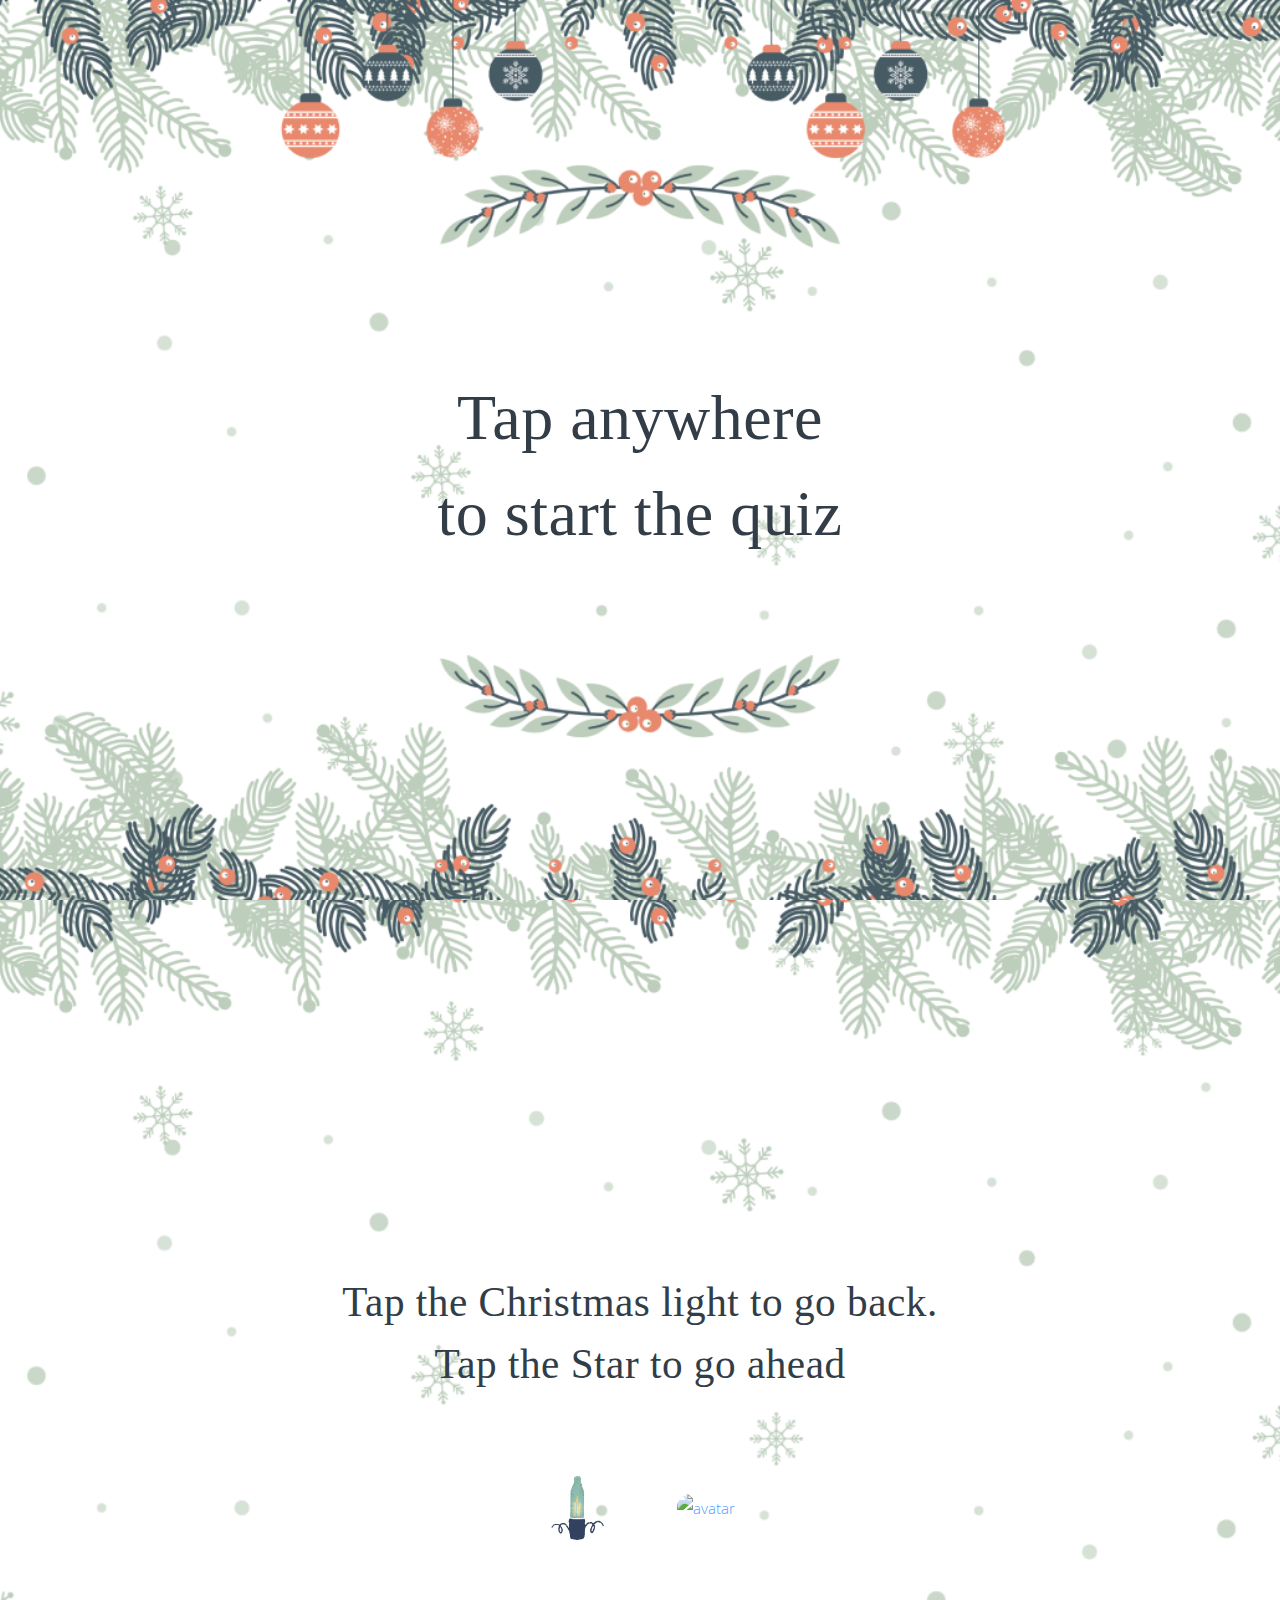
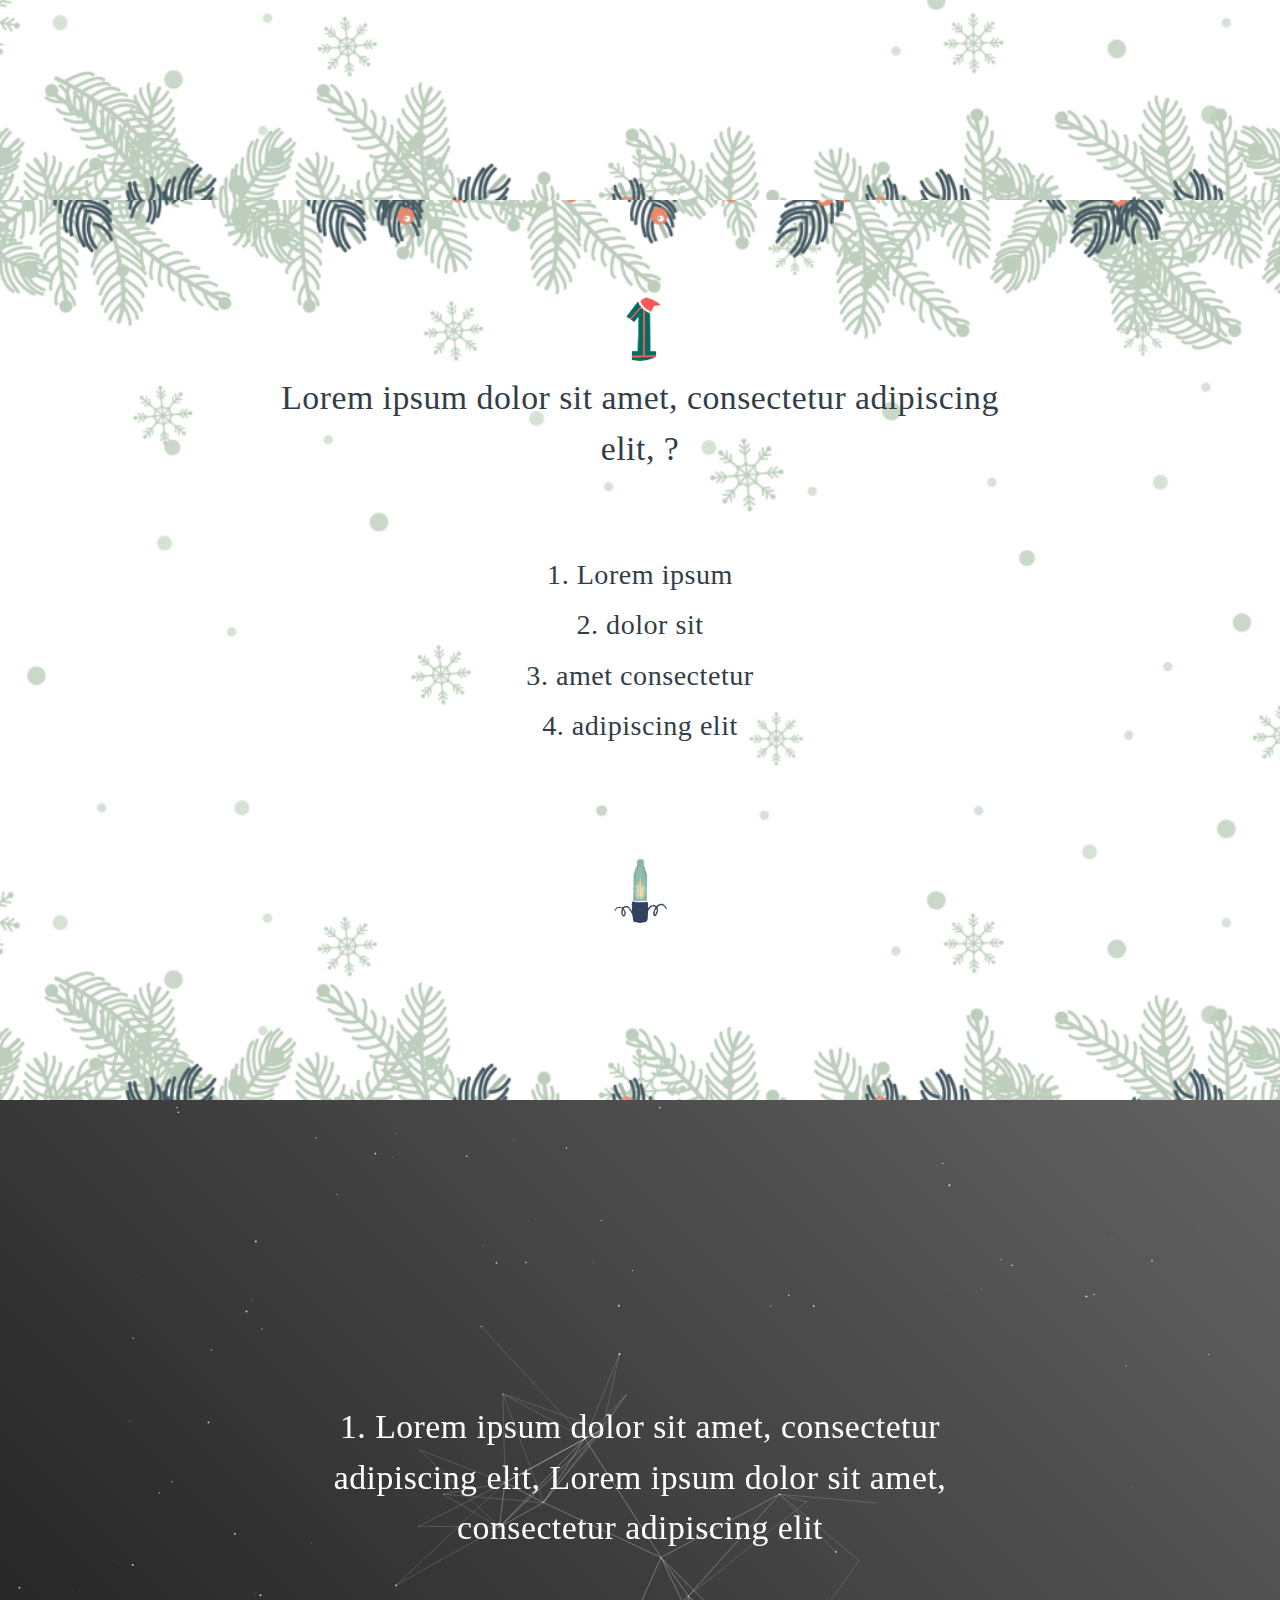
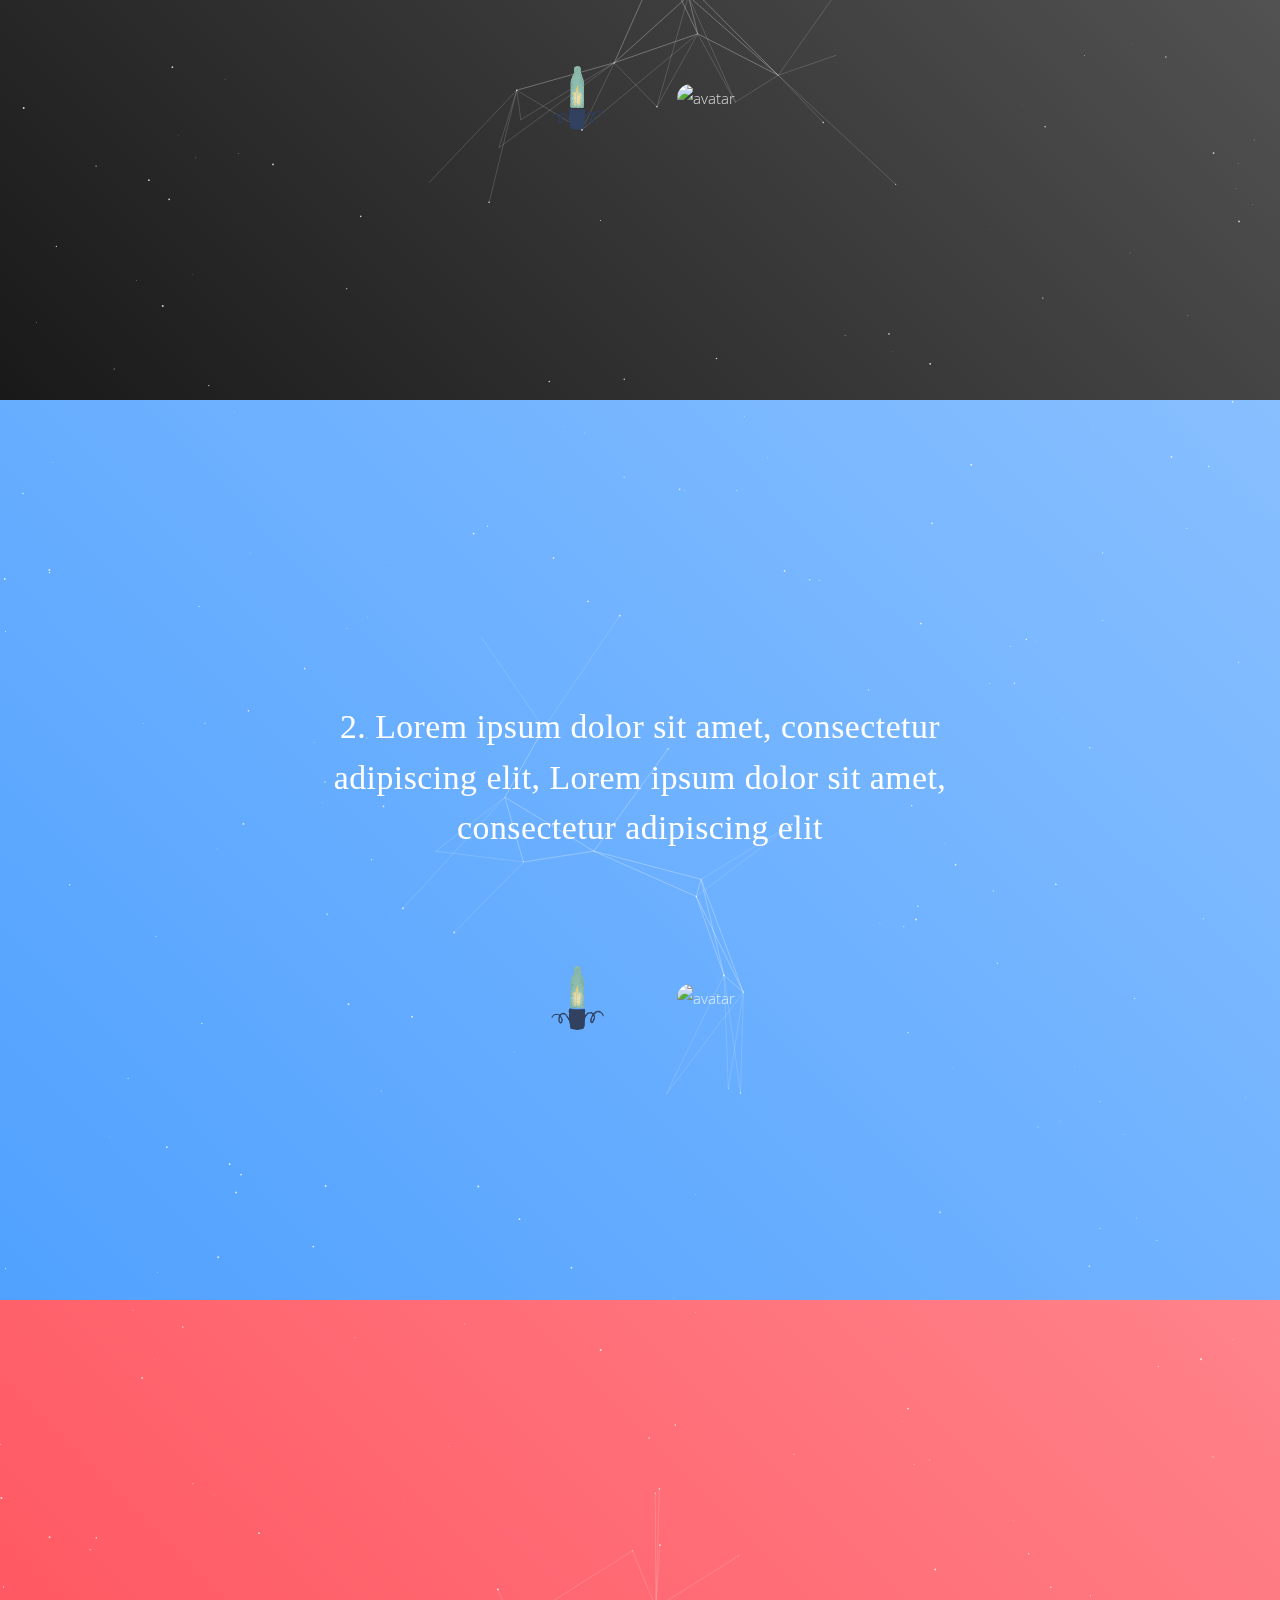
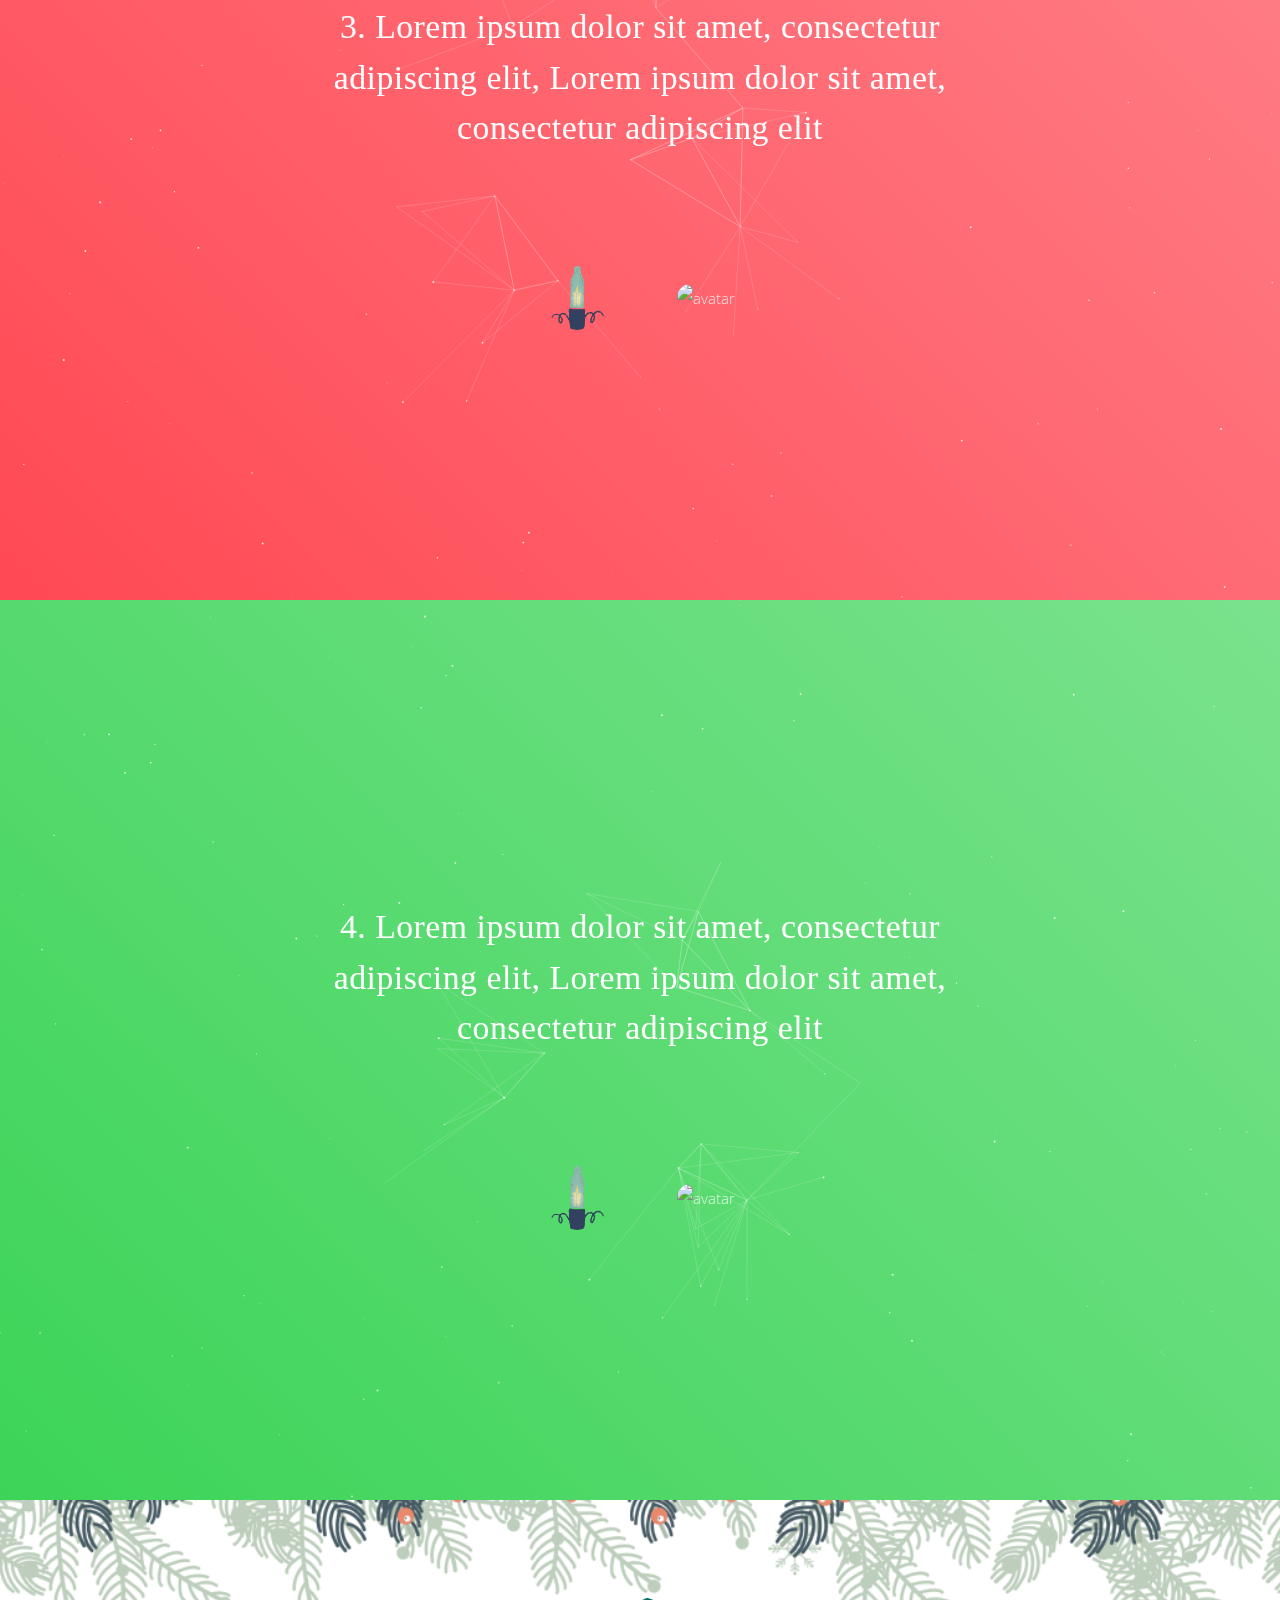
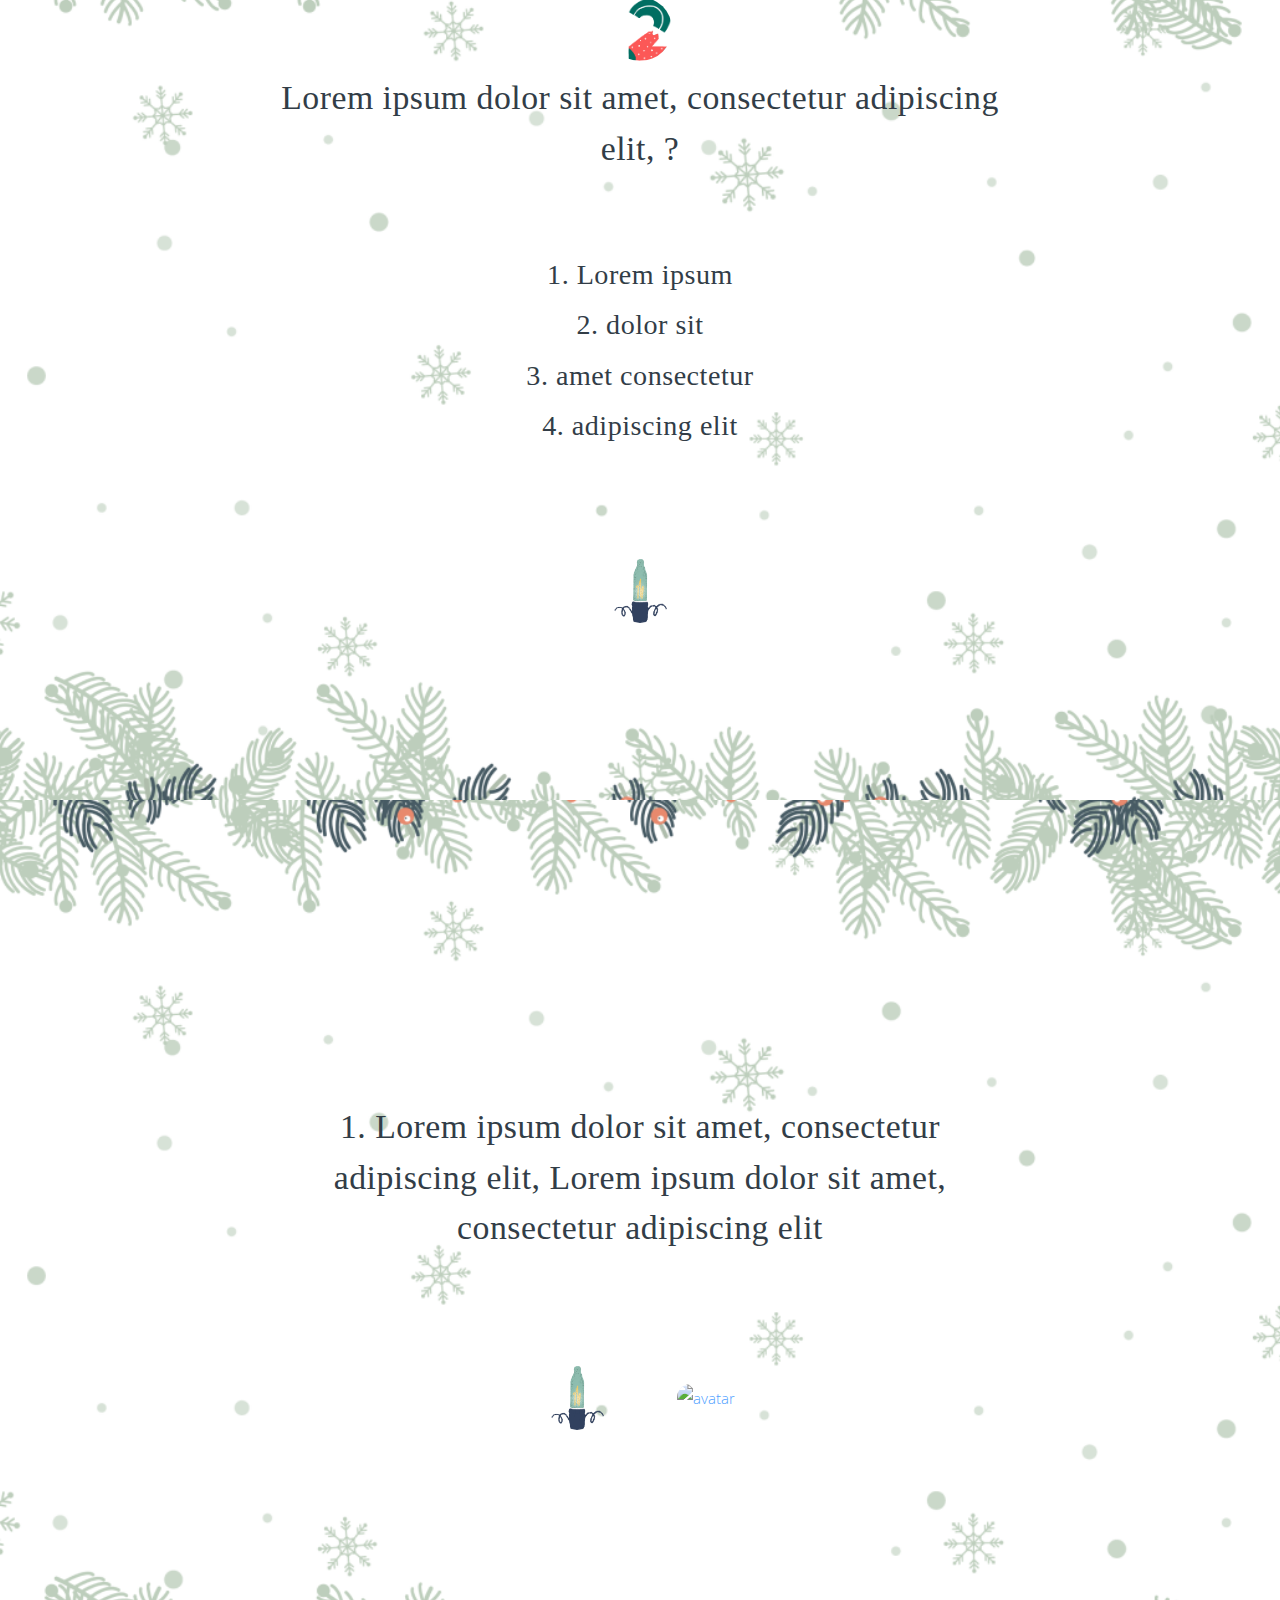
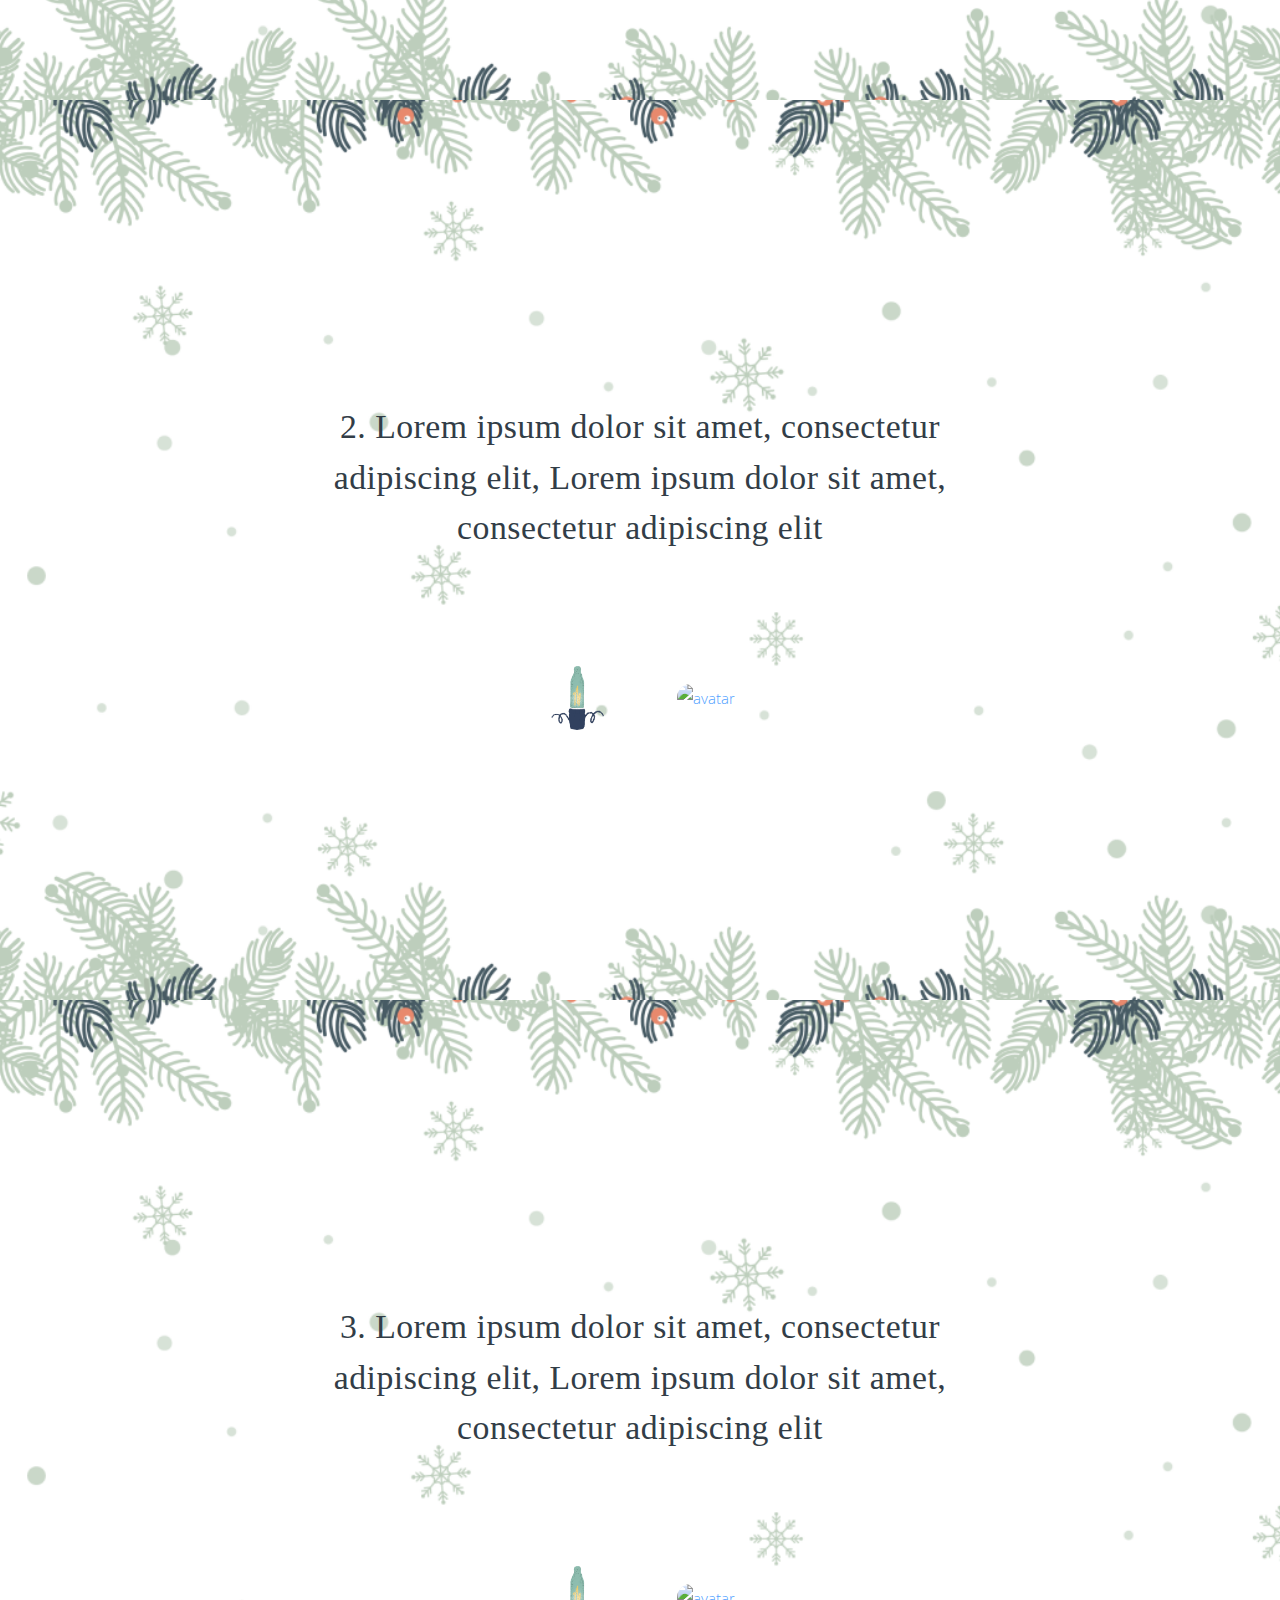
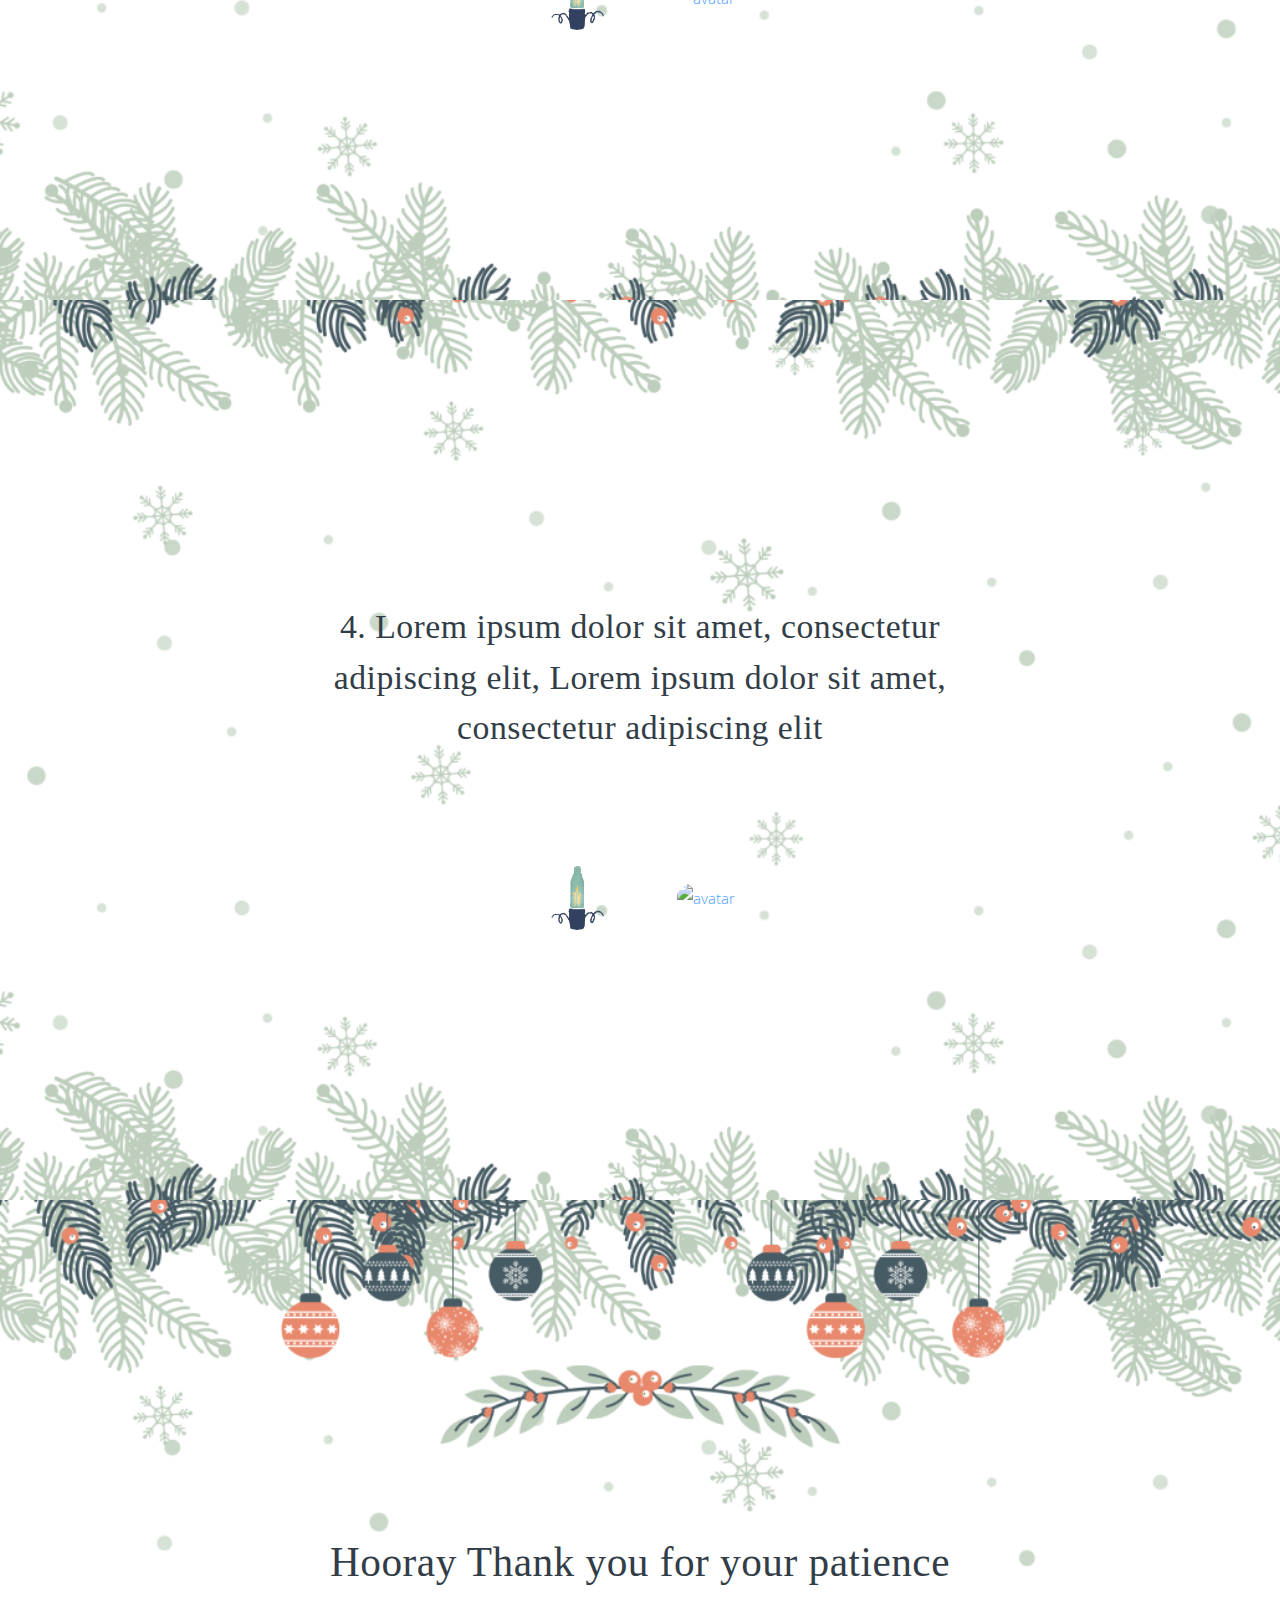
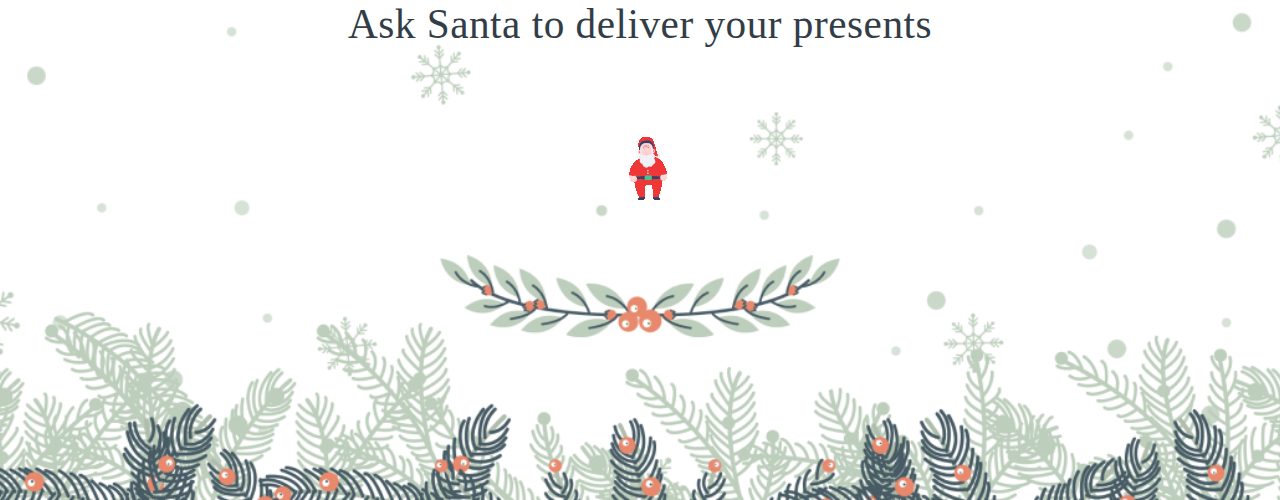
==== index.html @ 09aeba9e "new one all gone" ====
<!DOCTYPE html>
<html lang="en">
  <head>
    <meta charset="utf-8">
    <meta name="viewport" content="width=device-width, initial-scale=1, shrink-to-fit=no">
    <meta name="description" content="">
    <meta name="keywords" content="">

    <title>Christmas Quiz</title>

    <!-- Styles -->
    <link href="assets/css/page.min.css" rel="stylesheet">
    <link href="assets/css/style.css" rel="stylesheet">

    <!-- Fonts -->
    <link rel="preconnect" href="https://fonts.gstatic.com">
    <link href="https://fonts.googleapis.com/css2?family=Mountains+of+Christmas&display=swap" rel="stylesheet">

    <!-- Favicons -->
    <link rel="apple-touch-icon" href="assets/img/apple-touch-icon.png">
    <link rel="icon" href="assets/img/favicon.png">

    <!--  Open Graph Tags -->
    <meta property="og:title" content="TheSaaS">
    <meta property="og:description" content="A responsive, professional, and multipurpose SaaS, Software, Startup and WebApp landing template powered by Bootstrap 4.">
    <meta property="og:image" content="http://thetheme.io/thesaas/assets/img/og-img.jpg">
    <meta property="og:url" content="http://thetheme.io/thesaas/">
    <meta name="twitter:card" content="summary_large_image">
  </head>

  <body scroll="no" style="overflow: hidden">

    <!-- Header -->
    <a class="scroll-down-1 scroll-down-white" href="#section-content1">
    <header id="section-content0" class="header text-dark h-fullscreen pb-80" style="background-image: url(brochure_1.png); overflow: hidden;">
      <div class="container text-center">
        <div class="row h-100">
          <div class="col-lg-8 mx-auto align-self-center">
            <h1 class="def_font display-2 mt-9 mb-8">Tap anywhere <br/>to start the quiz</h1>
          </div>
        </div>
      </div>
    </header><!-- /.header -->
    </a>

    <!-- Header -->
    <header id="section-content1" class="header text-dark h-fullscreen pb-80" style="background-image: url(brochure_2.png); overflow: hidden;">
      <div class="container text-center">
        <div class="row h-100">
          <div class="col-lg-8 mx-auto align-self-center">
            <h1 class="def_font display-5 mt-9 mb-8">Tap the Christmas light to go back.<br/>
            Tap the Star to go ahead</h1>
            <div class="text-center gap-x">
              <a class="scroll-up-1 scroll-up-white" href="#section-content0">
              <img class="avatar avatar-xl" src="light.gif" alt="avatar"></a>
              <span>&nbsp;&nbsp;&nbsp;&nbsp;&nbsp;&nbsp;&nbsp;</span>
              <a class="scroll-up-1 scroll-up-white" href="#section-content2">
              <img class="avatar avatar-xl" src="star.gif" alt="avatar"></a>
            </div>
          </div>
        </div>
      </div>
    </header><!-- /.header -->

    <!-- Header -->
    <header id="section-content2" class="header text-dark h-fullscreen pb-80" style="background-image: url(brochure_2.png); overflow: hidden;">
      <div class="container text-center">
        <div class="row h-100">
          <div class="col-lg-8 mx-auto align-self-center">
            <div class="text-center gap-x"><img class="avatar avatar-xl" src="1.gif" alt="avatar"></div>
            <h2 class="def_font display-9 mt-3 mb-8">Lorem ipsum dolor sit amet, consectetur adipiscing elit, ?</h1>
            <a href="#section-content2-1"><h3 class="def_font display-9">1. Lorem ipsum</h1></a>
            <a href="#section-content2-2"><h3 class="def_font display-9">2. dolor sit</h1></a>
            <a href="#section-content2-3"><h3 class="def_font display-9">3. amet consectetur</h1></a>
            <a href="#section-content2-4"><h3 class="def_font display-9">4. adipiscing elit</h1></a>
            <div class="text-center gap-x mt-9 mb-8">
              <a class="scroll-up-1 scroll-up-white" href="#section-content1">
              <img class="avatar avatar-xl" src="light.gif" alt="avatar"></a>
            </div>
          </div>
        </div>
      </div>
    </header><!-- /.header -->

    <!-- Header -->
    <header id="section-content2-1" class="header bg-gradient-dark text-white h-fullscreen pb-80" style="overflow: hidden;">
      <canvas class="constellation"></canvas>
      <div class="container text-center">
        <div class="row h-100" >
          <div class="col-lg-8 mx-auto align-self-center">
            <h2 class="def_font display-9 mt-9 mb-8">1. Lorem ipsum dolor sit amet, consectetur adipiscing elit, Lorem ipsum dolor sit amet, consectetur adipiscing elit</h1>
            <div class="text-center gap-x mt-9 mb-8">
              <a class="scroll-up-1 scroll-up-white" href="#section-content2">
              <img class="avatar avatar-xl" src="light.gif" alt="avatar"></a>
              <span>&nbsp;&nbsp;&nbsp;&nbsp;&nbsp;&nbsp;&nbsp;</span>
              <a class="scroll-up-1 scroll-up-white" href="#section-content3">
              <img class="avatar avatar-xl" src="star.gif" alt="avatar"></a>
            </div>
          </div>
        </div>
      </div>
    </header><!-- /.header -->

    <!-- Header -->
    <header id="section-content2-2" class="header bg-gradient-primary text-white h-fullscreen pb-80" style="background-image: url(brochure_2.png); overflow: hidden;">
      <canvas class="constellation"></canvas>
      <div class="container text-center">
        <div class="row h-100" >
          <div class="col-lg-8 mx-auto align-self-center" >
            <h2 class="def_font display-9 mt-9 mb-8">2. Lorem ipsum dolor sit amet, consectetur adipiscing elit, Lorem ipsum dolor sit amet, consectetur adipiscing elit</h1>
            <div class="text-center gap-x mt-9 mb-8">
              <a class="scroll-up-1 scroll-up-white" href="#section-content2">
              <img class="avatar avatar-xl" src="light.gif" alt="avatar"></a>
              <span>&nbsp;&nbsp;&nbsp;&nbsp;&nbsp;&nbsp;&nbsp;</span>
              <a class="scroll-up-1 scroll-up-white" href="#section-content3">
              <img class="avatar avatar-xl" src="star.gif" alt="avatar"></a>
            </div>
          </div>
        </div>
      </div>
    </header><!-- /.header -->
    
    <!-- Header -->
    <header id="section-content2-3" class="header bg-gradient-danger text-white h-fullscreen pb-80" style="background-image: url(brochure_2.png); overflow: hidden;">
      <canvas class="constellation"></canvas>
      <div class="container text-center">
        <div class="row h-100" >
          <div class="col-lg-8 mx-auto align-self-center" >
            <h2 class="def_font display-9 mt-9 mb-8">3. Lorem ipsum dolor sit amet, consectetur adipiscing elit, Lorem ipsum dolor sit amet, consectetur adipiscing elit</h1>
            <div class="text-center gap-x mt-9 mb-8">
              <a class="scroll-up-1 scroll-up-white" href="#section-content2">
              <img class="avatar avatar-xl" src="light.gif" alt="avatar"></a>
              <span>&nbsp;&nbsp;&nbsp;&nbsp;&nbsp;&nbsp;&nbsp;</span>
              <a class="scroll-up-1 scroll-up-white" href="#section-content3">
              <img class="avatar avatar-xl" src="star.gif" alt="avatar"></a>
            </div>
          </div>
        </div>
      </div>
    </header><!-- /.header -->

    <!-- Header -->
    <header id="section-content2-4" class="header bg-gradient-success text-white h-fullscreen pb-80" style="background-image: url(brochure_2.png); overflow: hidden;">
      <canvas class="constellation"></canvas>
      <div class="container text-center">
        <div class="row h-100" >
          <div class="col-lg-8 mx-auto align-self-center" >
            <h2 class="def_font display-9 mt-9 mb-8">4. Lorem ipsum dolor sit amet, consectetur adipiscing elit, Lorem ipsum dolor sit amet, consectetur adipiscing elit</h1>
            <div class="text-center gap-x mt-9 mb-8">
              <a class="scroll-up-1 scroll-up-white" href="#section-content2">
              <img class="avatar avatar-xl" src="light.gif" alt="avatar"></a>
              <span>&nbsp;&nbsp;&nbsp;&nbsp;&nbsp;&nbsp;&nbsp;</span>
              <a class="scroll-up-1 scroll-up-white" href="#section-content3">
              <img class="avatar avatar-xl" src="star.gif" alt="avatar"></a>
            </div>
          </div>
        </div>
      </div>
    </header><!-- /.header -->

  <!-- Header -->
  <header id="section-content3" class="header text-dark h-fullscreen pb-80" style="background-image: url(brochure_2.png); overflow: hidden;">
    <div class="container text-center">
      <div class="row h-100" >
        <div class="col-lg-8 mx-auto align-self-center" >
          <div class="text-center gap-x"><img class="avatar avatar-xl" src="2.gif" alt="avatar"></div>
          <h2 class="def_font display-9 mt-3 mb-8" style="font-family: 'Mountains of Christmas', cursive;
          ">Lorem ipsum dolor sit amet, consectetur adipiscing elit, ?</h1>
          <a href="#section-content3-1"><h3 class="display-9" style="font-family: 'Mountains of Christmas', cursive;
          ">1. Lorem ipsum</h1></a>
          <a href="#section-content3-2"><h3 class="display-9" style="font-family: 'Mountains of Christmas', cursive;
          ">2. dolor sit</h1></a>
          <a href="#section-content3-3"><h3 class="display-9" style="font-family: 'Mountains of Christmas', cursive;
          ">3. amet consectetur</h1></a>
          <a href="#section-content3-4"><h3 class="display-9" style="font-family: 'Mountains of Christmas', cursive;
          ">4. adipiscing elit</h1></a>
          <div class="text-center gap-x mt-9 mb-8">
            <a class="scroll-up-1 scroll-up-white" href="#section-content2">
            <img class="avatar avatar-xl" src="light.gif" alt="avatar"></a>
          </div>
        </div>
      </div>
    </div>
  </header><!-- /.header -->

      <!-- Header -->
      <header id="section-content3-1" class="header text-dark h-fullscreen pb-80" style="background-image: url(brochure_2.png); overflow: hidden;">
        <div class="container text-center">
          <div class="row h-100" >
            <div class="col-lg-8 mx-auto align-self-center" >
              <h2 class="def_font display-9 mt-9 mb-8" style="font-family: 'Mountains of Christmas', cursive;
              ">1. Lorem ipsum dolor sit amet, consectetur adipiscing elit, Lorem ipsum dolor sit amet, consectetur adipiscing elit</h1>
              <div class="text-center gap-x mt-9 mb-8">
                <a class="scroll-up-1 scroll-up-white" href="#section-content3">
                <img class="avatar avatar-xl" src="light.gif" alt="avatar"></a>
                <span>&nbsp;&nbsp;&nbsp;&nbsp;&nbsp;&nbsp;&nbsp;</span>
                <a class="scroll-up-1 scroll-up-white" href="#section-content-end">
                <img class="avatar avatar-xl" src="star.gif" alt="avatar"></a>
              </div>
            </div>
          </div>
        </div>
      </header><!-- /.header -->
  
      <!-- Header -->
      <header id="section-content3-2" class="header text-dark h-fullscreen pb-80" style="background-image: url(brochure_2.png); overflow: hidden;">
        <div class="container text-center">
          <div class="row h-100" >
            <div class="col-lg-8 mx-auto align-self-center" >
              <h2 class="def_font display-9 mt-9 mb-8" style="font-family: 'Mountains of Christmas', cursive;
              ">2. Lorem ipsum dolor sit amet, consectetur adipiscing elit, Lorem ipsum dolor sit amet, consectetur adipiscing elit</h1>
              <div class="text-center gap-x mt-9 mb-8">
                <a class="scroll-up-1 scroll-up-white" href="#section-content3">
                <img class="avatar avatar-xl" src="light.gif" alt="avatar"></a>
                <span>&nbsp;&nbsp;&nbsp;&nbsp;&nbsp;&nbsp;&nbsp;</span>
                <a class="scroll-up-1 scroll-up-white" href="#section-content-end">
                <img class="avatar avatar-xl" src="star.gif" alt="avatar"></a>
              </div>
            </div>
          </div>
        </div>
      </header><!-- /.header -->
      
      <!-- Header -->
      <header id="section-content3-3" class="header text-dark h-fullscreen pb-80" style="background-image: url(brochure_2.png); overflow: hidden;">
        <div class="container text-center">
          <div class="row h-100" >
            <div class="col-lg-8 mx-auto align-self-center" >
              <h2 class="def_font display-9 mt-9 mb-8" style="font-family: 'Mountains of Christmas', cursive;
              ">3. Lorem ipsum dolor sit amet, consectetur adipiscing elit, Lorem ipsum dolor sit amet, consectetur adipiscing elit</h1>
              <div class="text-center gap-x mt-9 mb-8">
                <a class="scroll-up-1 scroll-up-white" href="#section-content3">
                <img class="avatar avatar-xl" src="light.gif" alt="avatar"></a>
                <span>&nbsp;&nbsp;&nbsp;&nbsp;&nbsp;&nbsp;&nbsp;</span>
                <a class="scroll-up-1 scroll-up-white" href="#section-content-end">
                <img class="avatar avatar-xl" src="star.gif" alt="avatar"></a>
              </div>
            </div>
          </div>
        </div>
      </header><!-- /.header -->
  
      <!-- Header -->
      <header id="section-content3-4" class="header text-dark h-fullscreen pb-80" style="background-image: url(brochure_2.png); overflow: hidden;">
        <div class="container text-center">
          <div class="row h-100" >
            <div class="col-lg-8 mx-auto align-self-center" >
              <h2 class="def_font display-9 mt-9 mb-8" style="font-family: 'Mountains of Christmas', cursive;
              ">4. Lorem ipsum dolor sit amet, consectetur adipiscing elit, Lorem ipsum dolor sit amet, consectetur adipiscing elit</h1>
              <div class="text-center gap-x mt-9 mb-8">
                <a class="scroll-up-1 scroll-up-white" href="#section-content3">
                <img class="avatar avatar-xl" src="light.gif" alt="avatar"></a>
                <span>&nbsp;&nbsp;&nbsp;&nbsp;&nbsp;&nbsp;&nbsp;</span>
                <a class="scroll-up-1 scroll-up-white" href="#section-content-end">
                <img class="avatar avatar-xl" src="star.gif" alt="avatar"></a>
              </div>
            </div>
          </div>
        </div>
      </header><!-- /.header -->

      <!-- Header -->
    <a class="scroll-down-1 scroll-down-white" href="https://forms.gle/afUVuvkkTPJ2WWy2A">
      <header id="section-content-end" class="header text-dark h-fullscreen pb-80" style="background-image: url(brochure_1.png); overflow: hidden;">
        <div class="container text-center">
          <div class="row h-100" >
            <div class="col-lg-8 mx-auto align-self-center" >
              <h1 class="display-5 mt-9 mb-8" style="font-family: 'Mountains of Christmas', cursive;
              ">Hooray Thank you for your patience<br/>Ask Santa to deliver your presents</h1>
              <div class="text-center gap-x mt-5 mb-8">
                <a href="https://forms.gle/afUVuvkkTPJ2WWy2A">
                <img src="santa.gif" style="width: 39px; height: 64px;" alt="avatar"></a>
              </div>
            </div>
          </div>
        </div>
      </header><!-- /.header -->
    </a>

    <!-- Scripts -->
    <script src="assets/js/page.min.js"></script>
    <script src="assets/js/script.js"></script>

  </body>
</html>
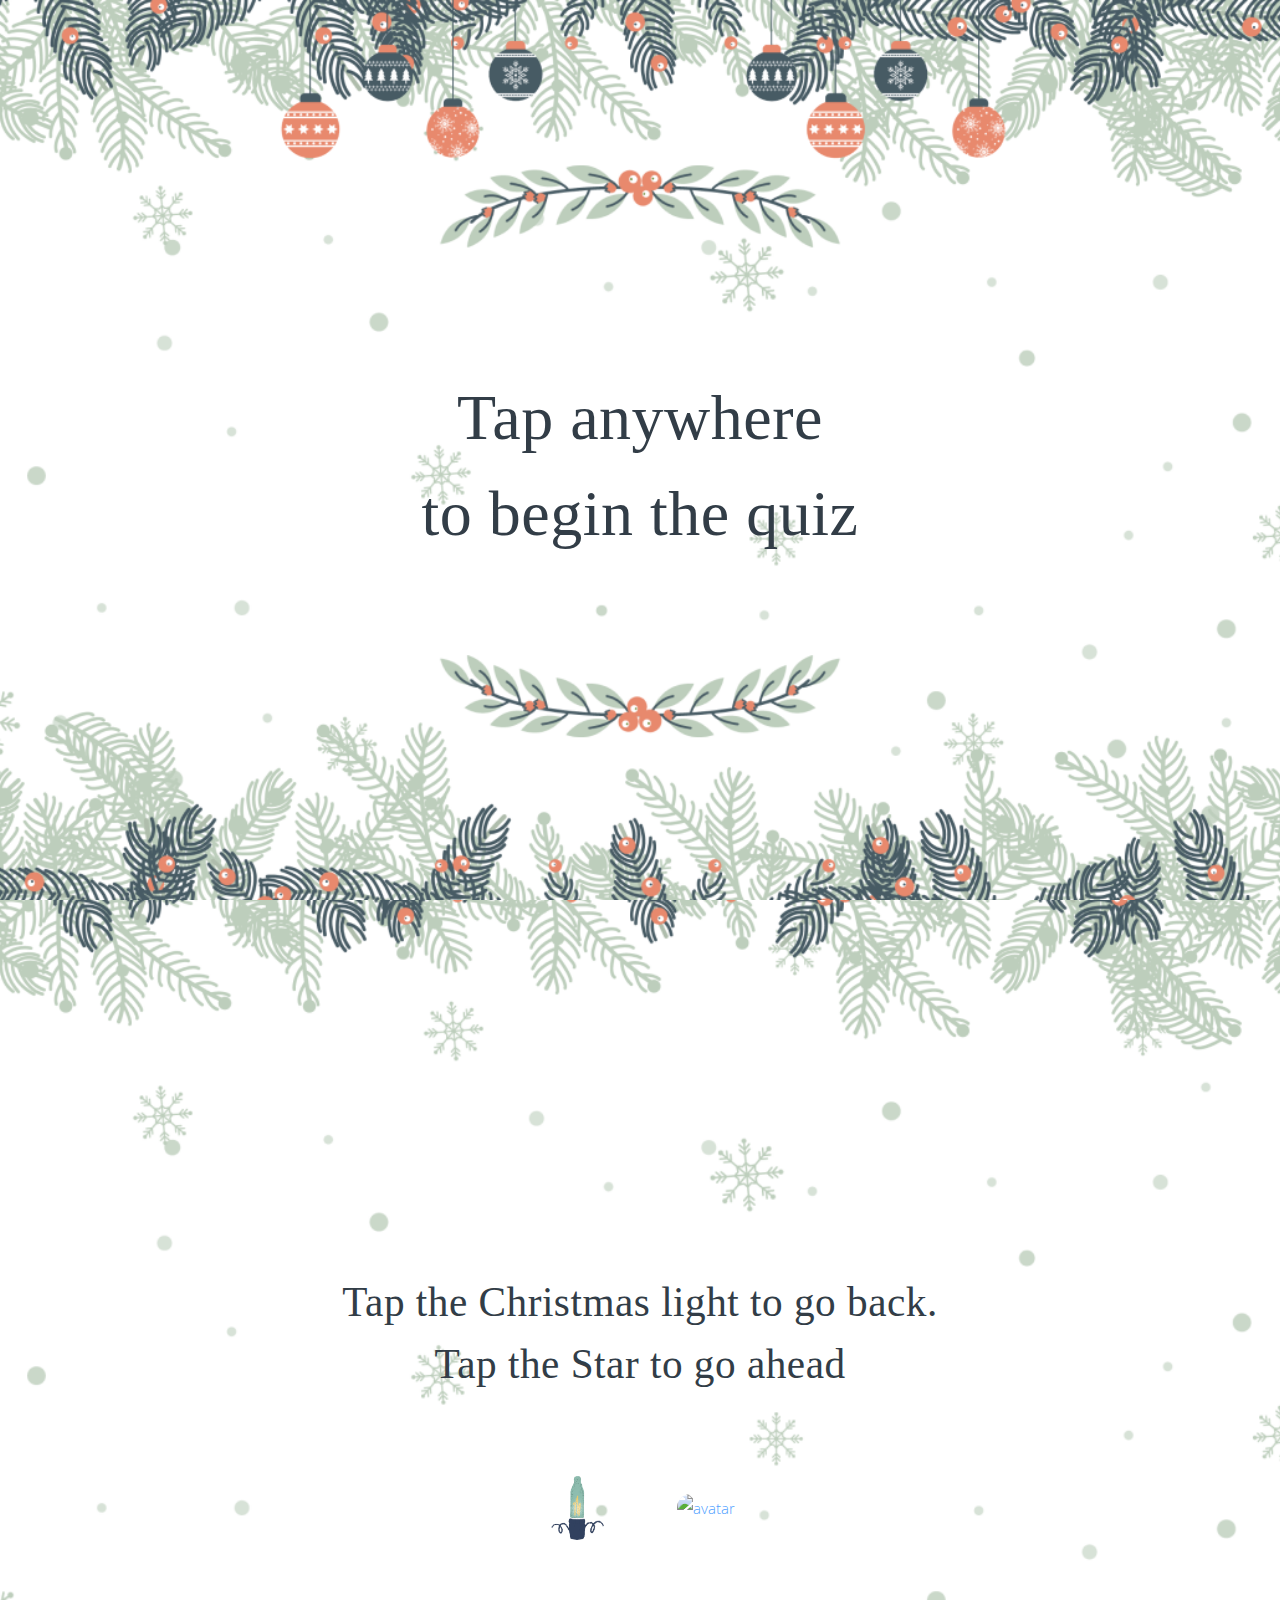
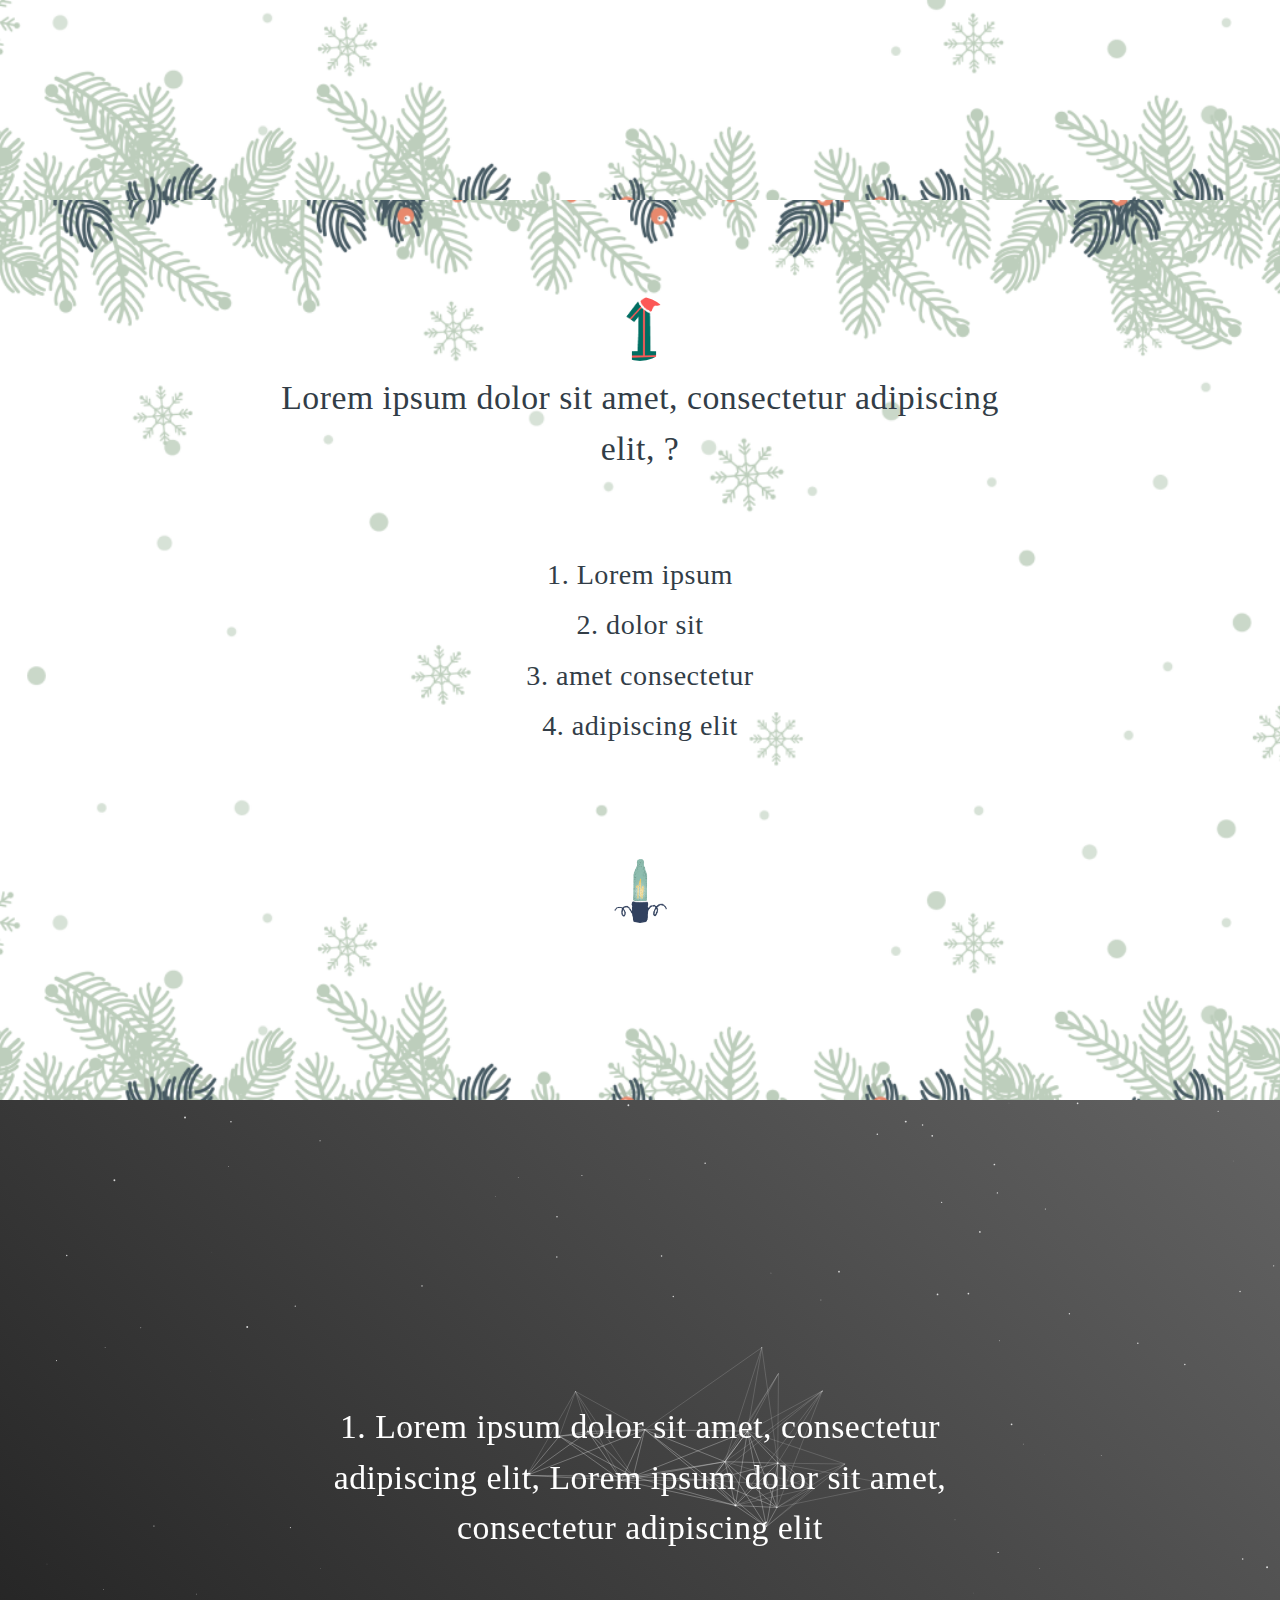
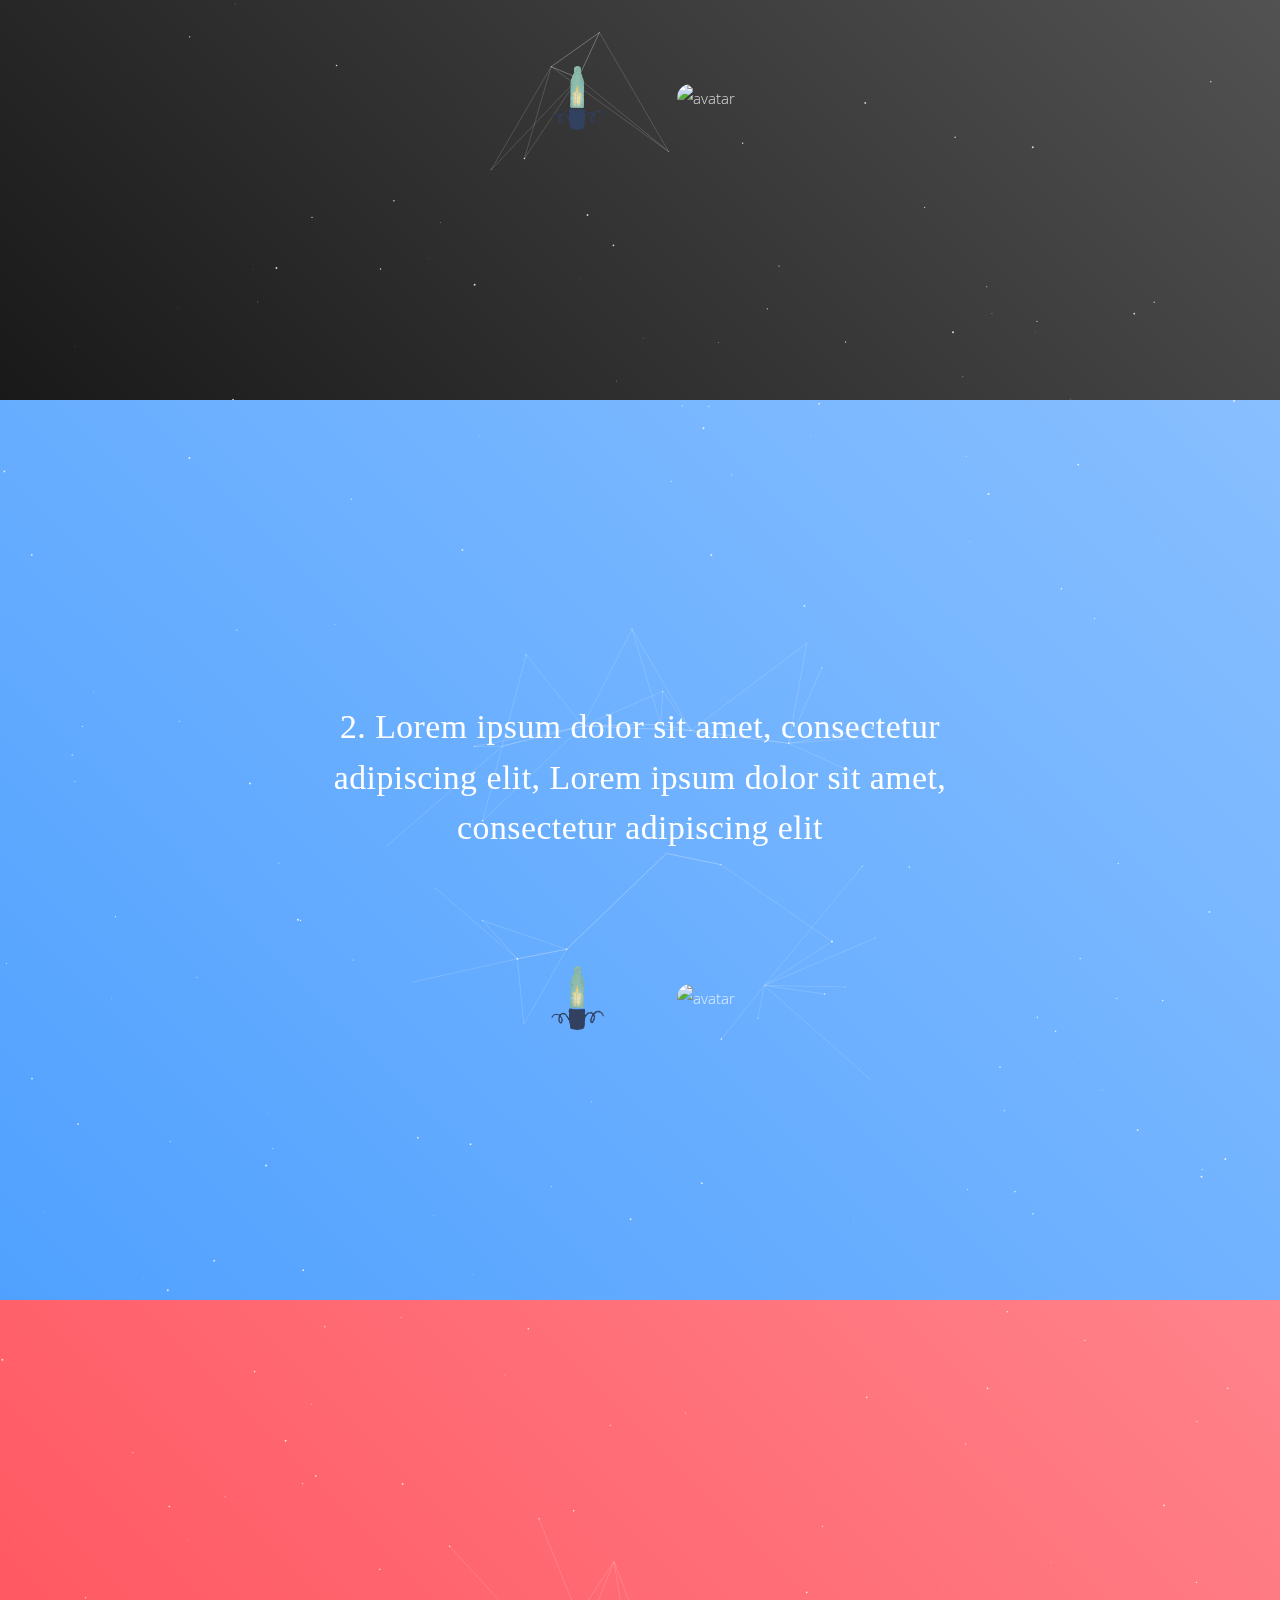
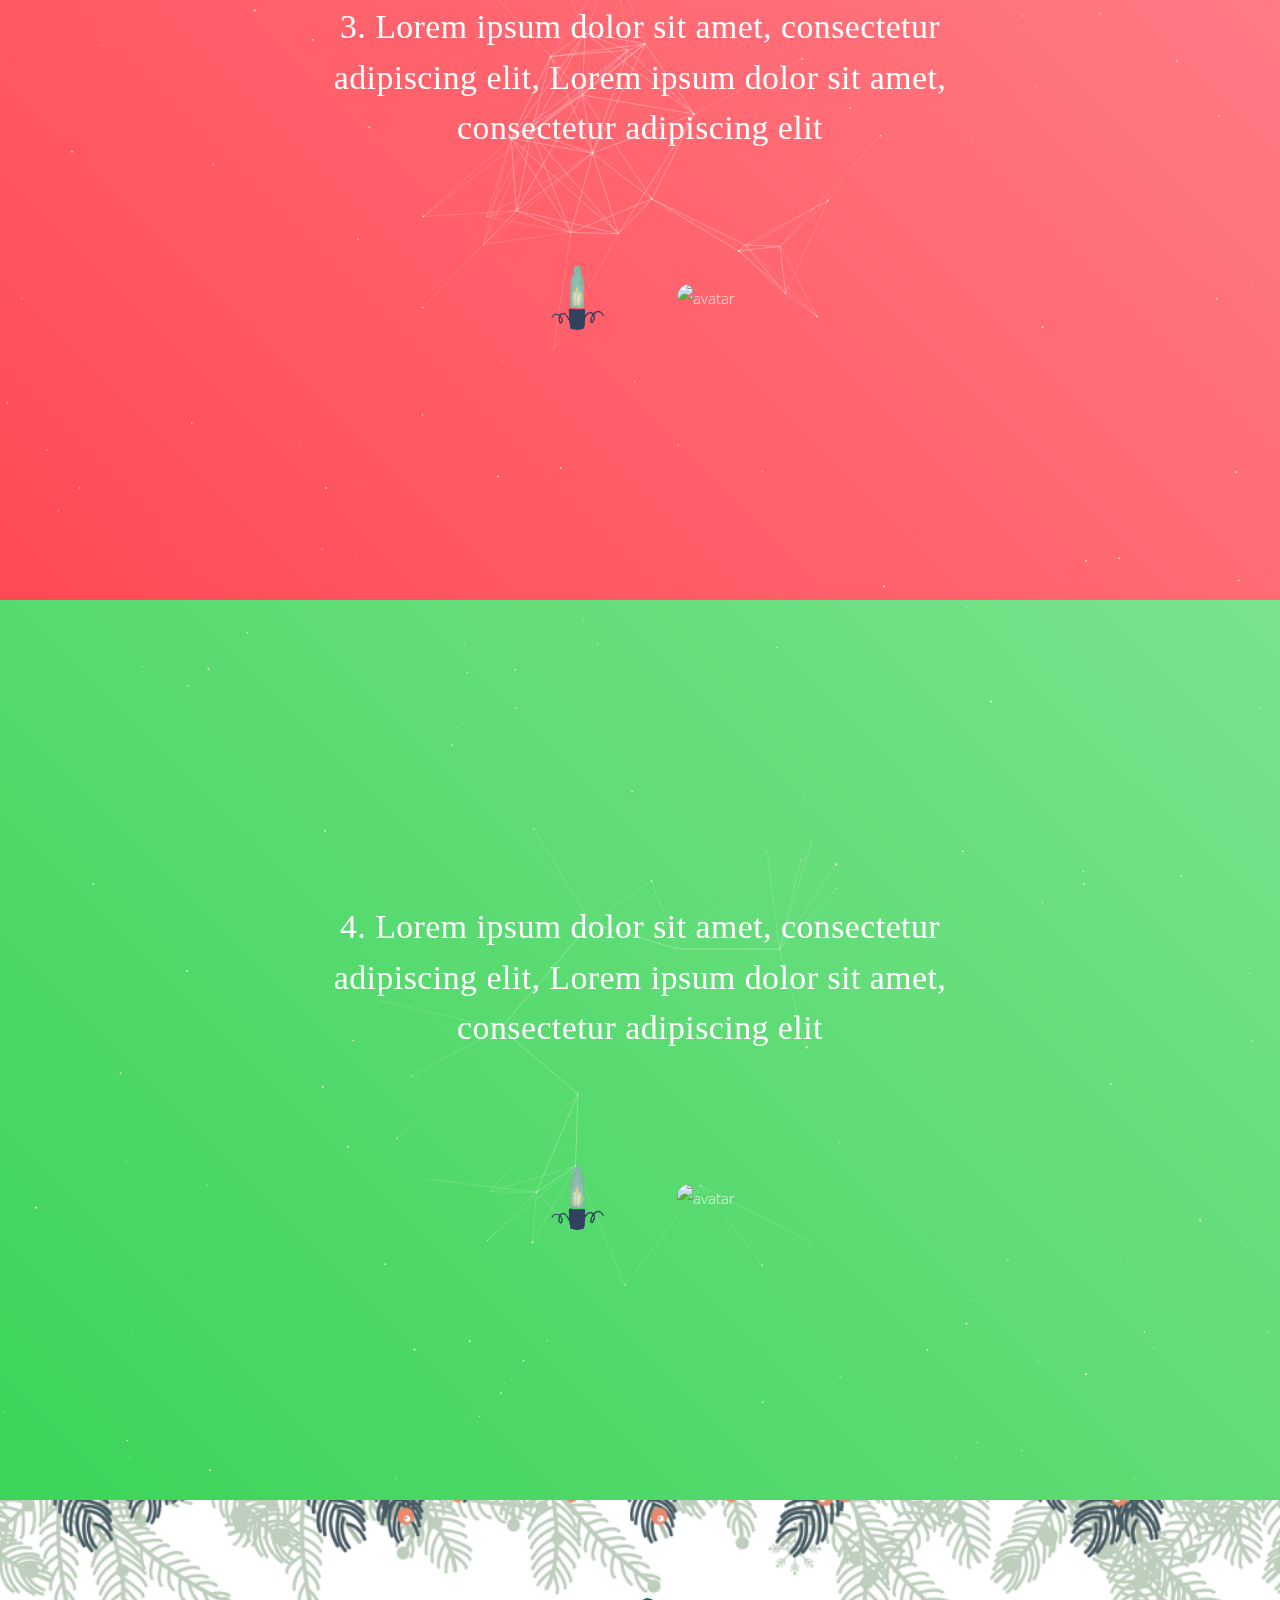
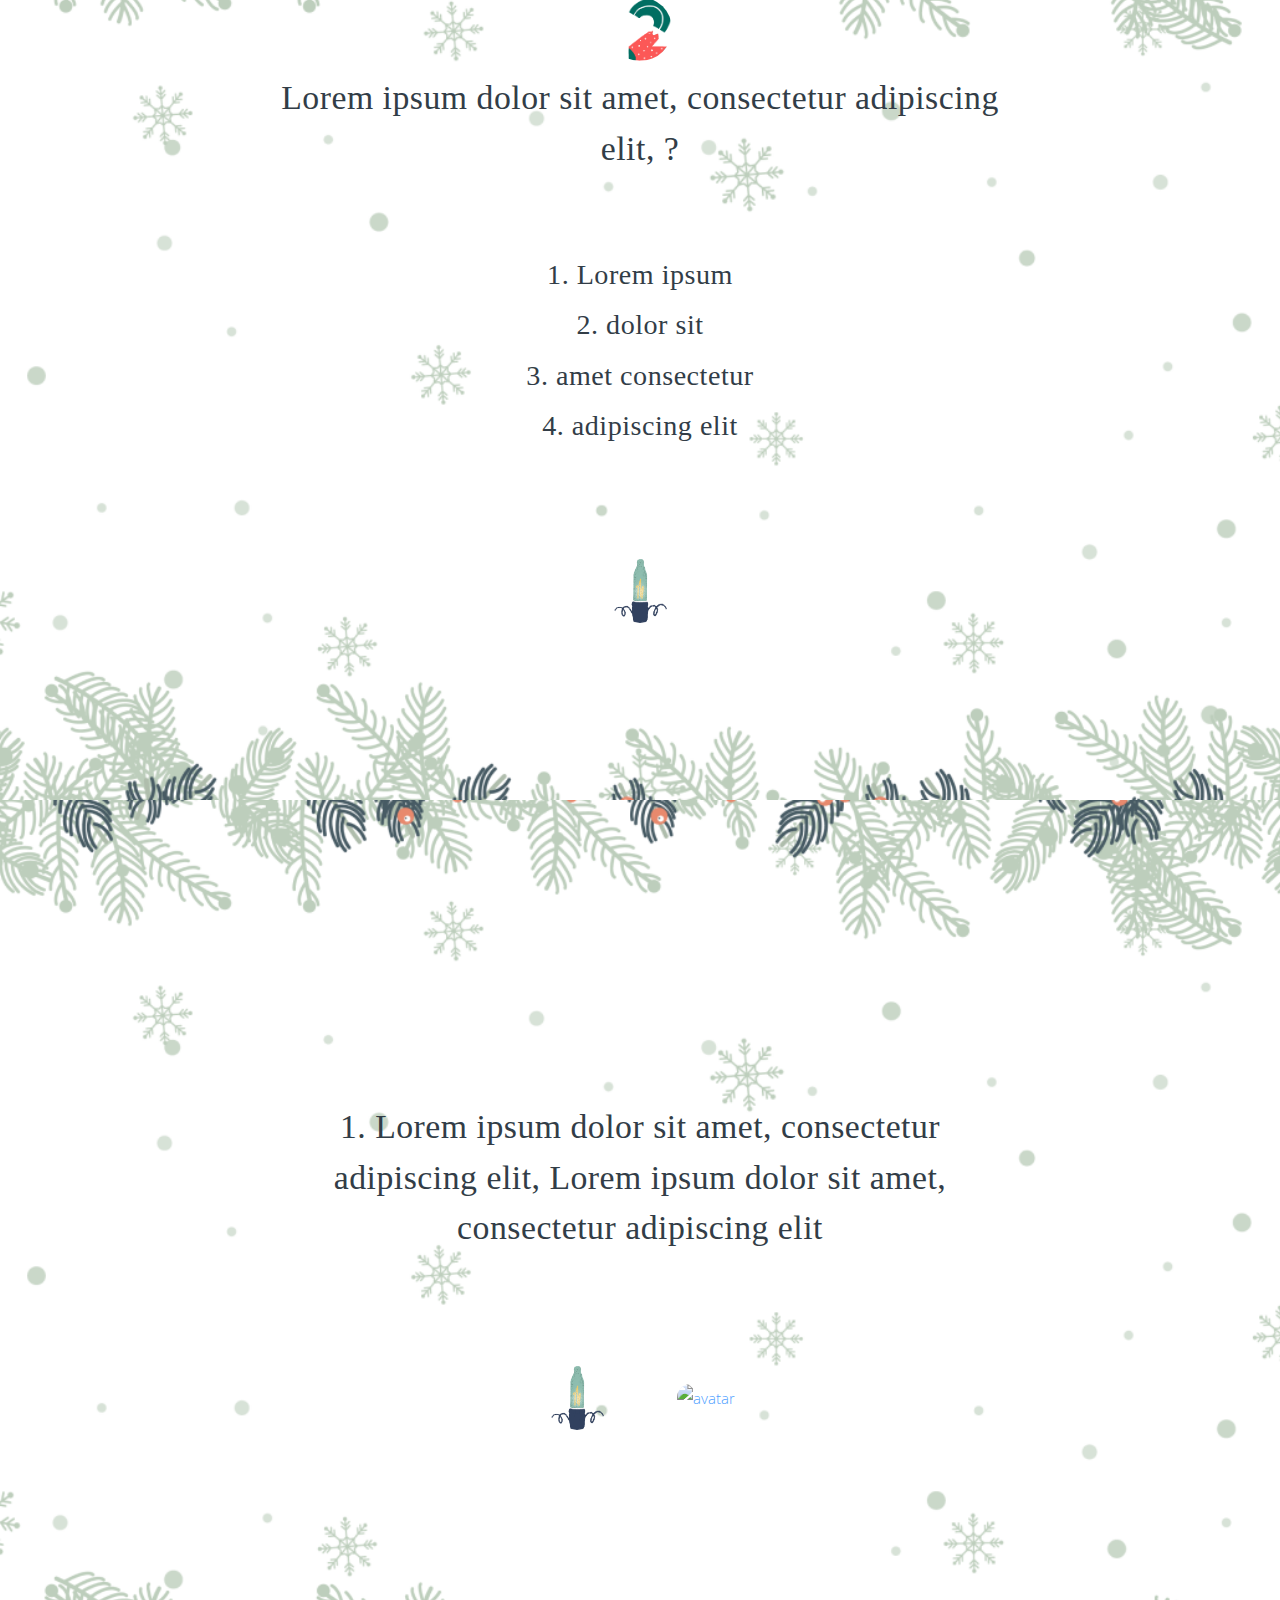
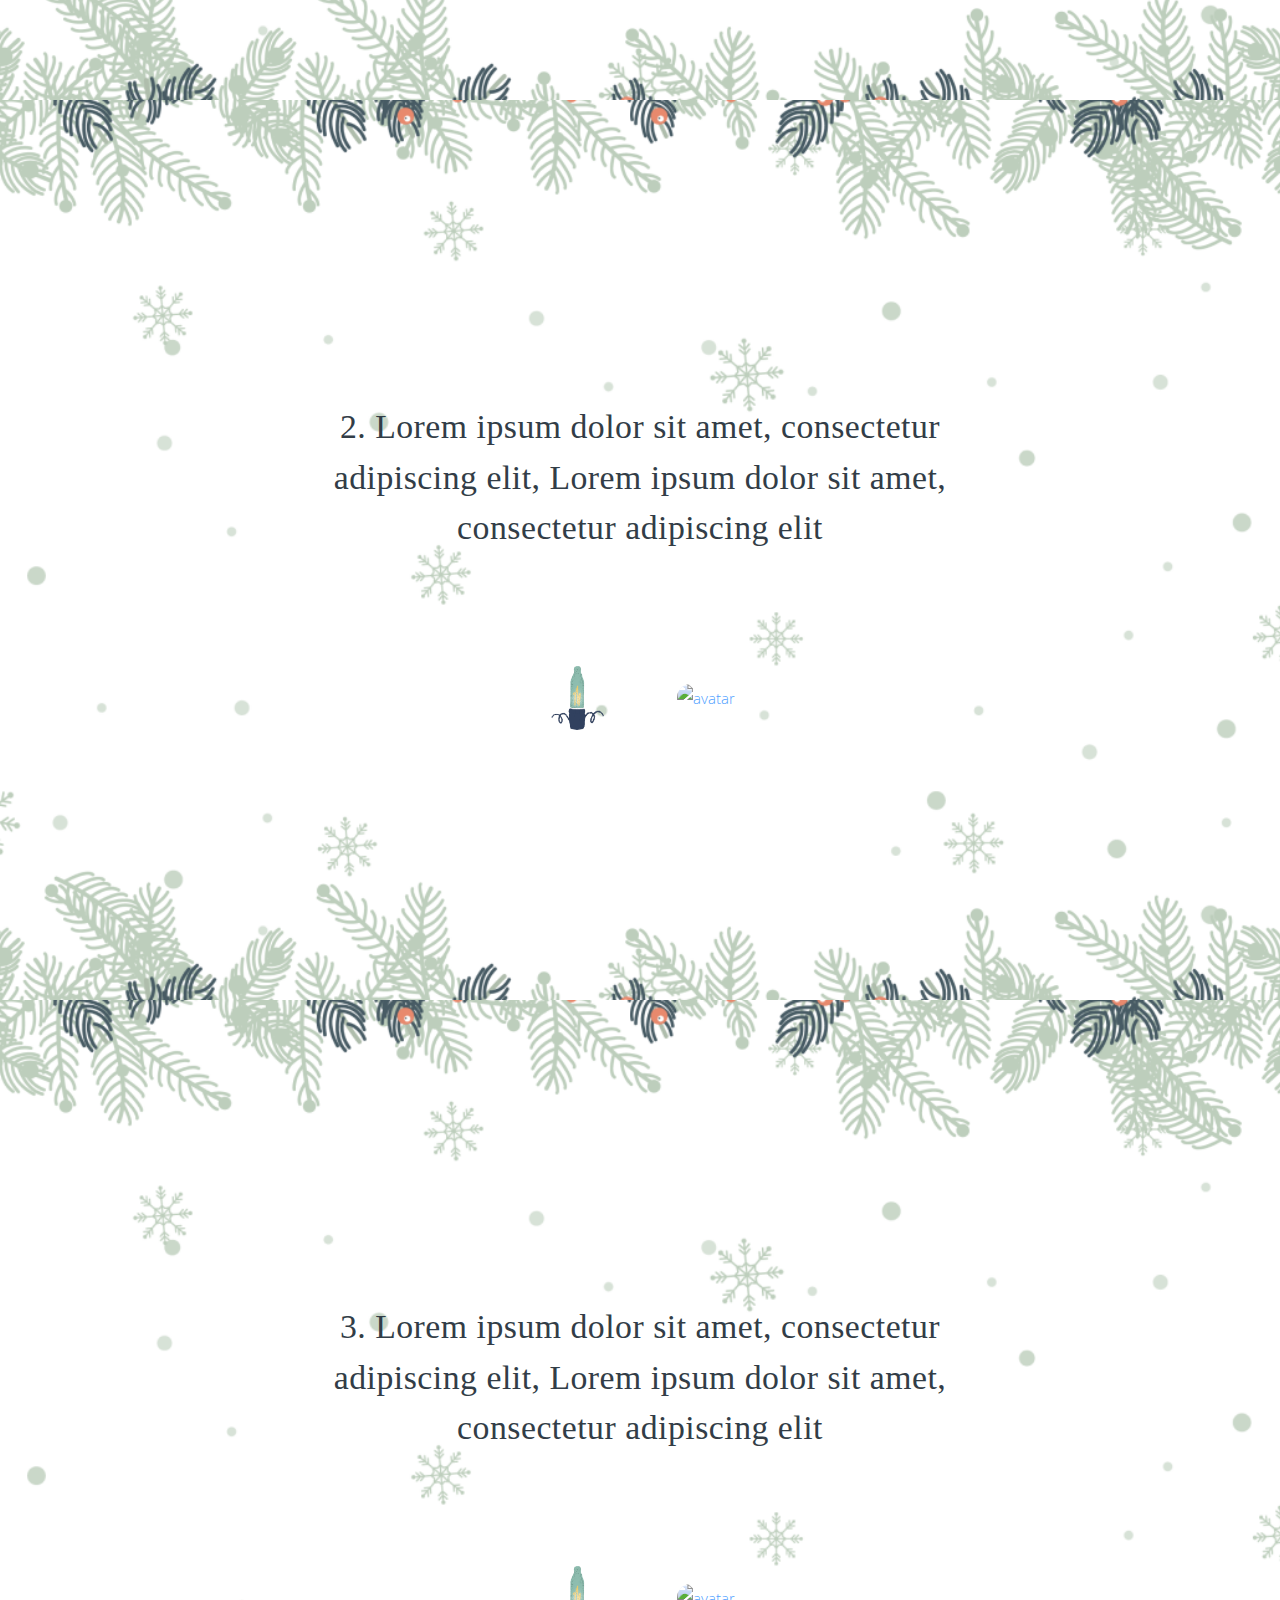
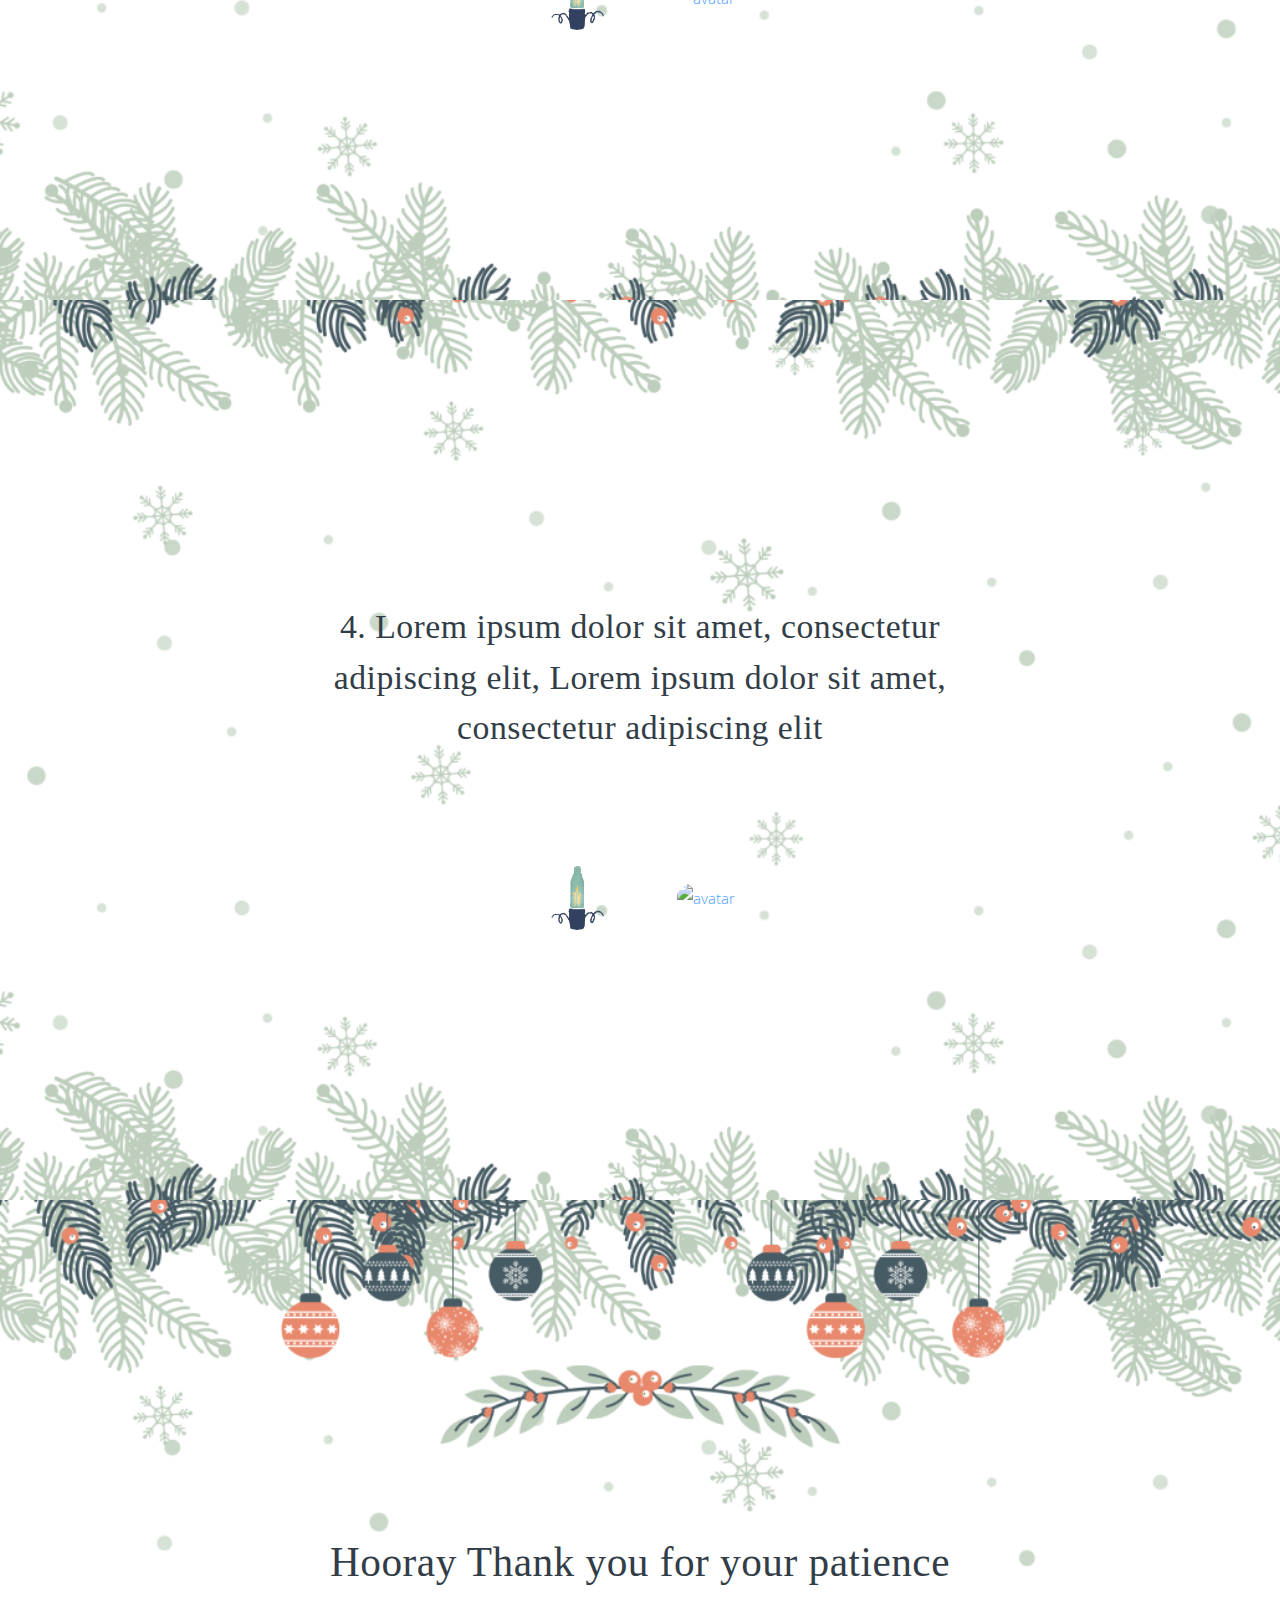
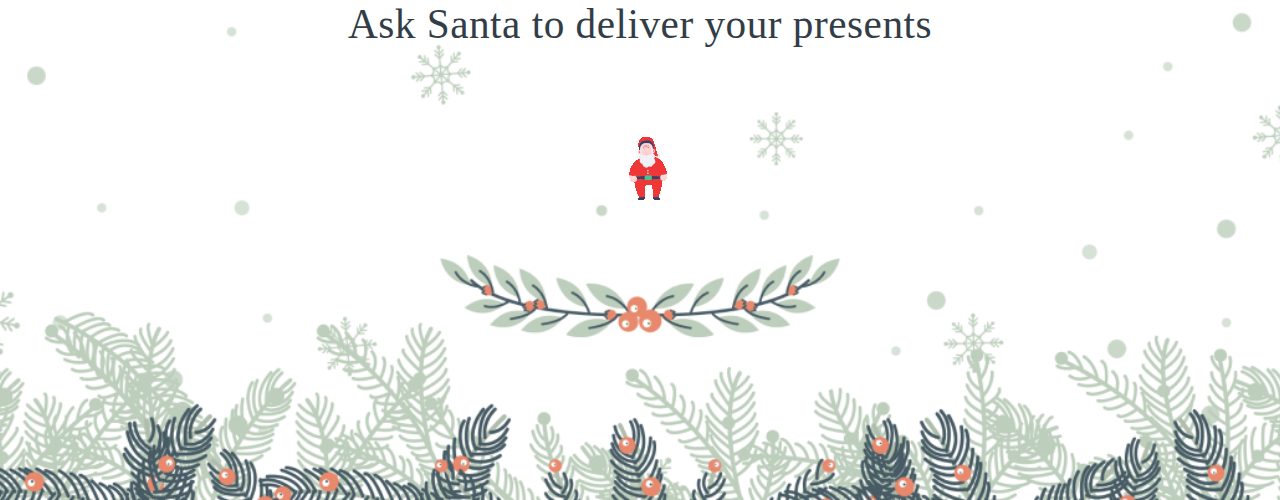
==== commit ebdc8066: "just check" ====
--- a/index.html
+++ b/index.html
@@ -36,7 +36,7 @@
       <div class="container text-center">
         <div class="row h-100">
           <div class="col-lg-8 mx-auto align-self-center">
-            <h1 class="def_font display-2 mt-9 mb-8">Tap anywhere <br/>to start the quiz</h1>
+            <h1 class="def_font display-2 mt-9 mb-8">Tap anywhere <br/>to begin the quiz</h1>
           </div>
         </div>
       </div>
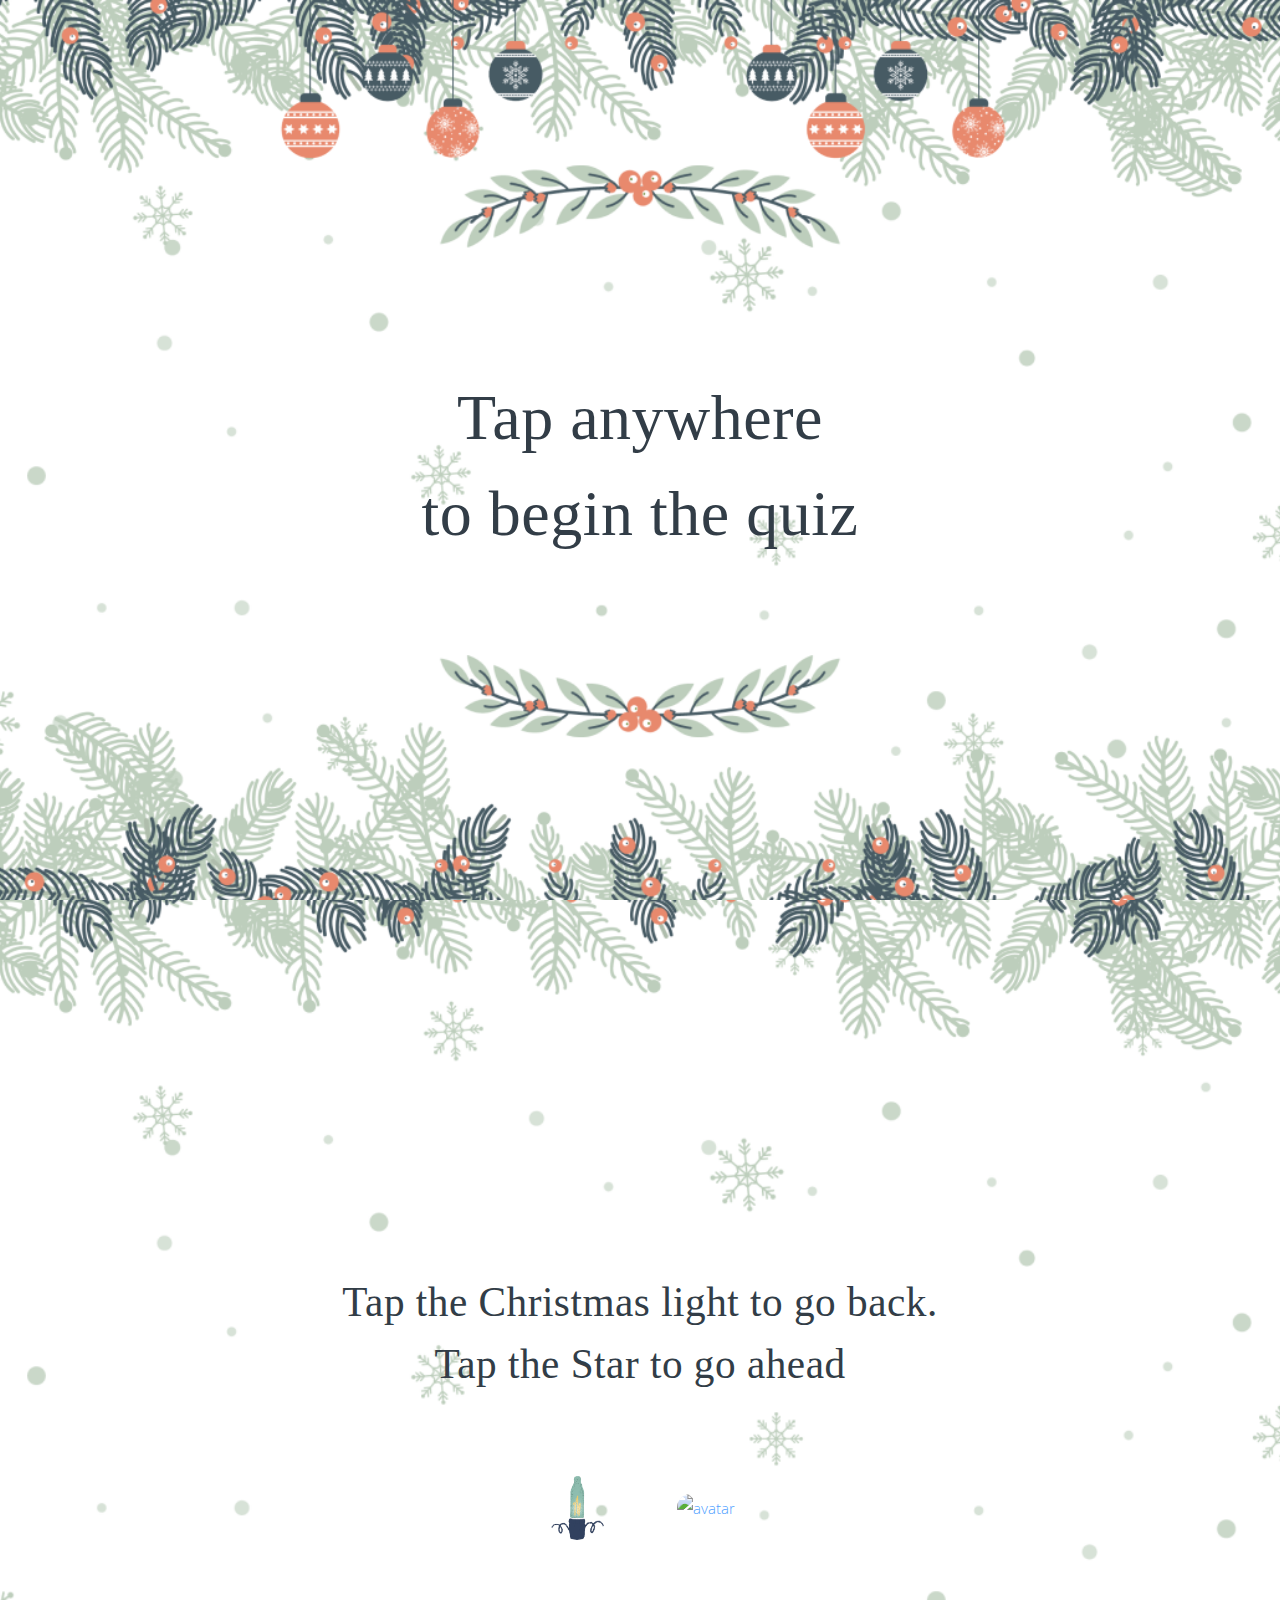
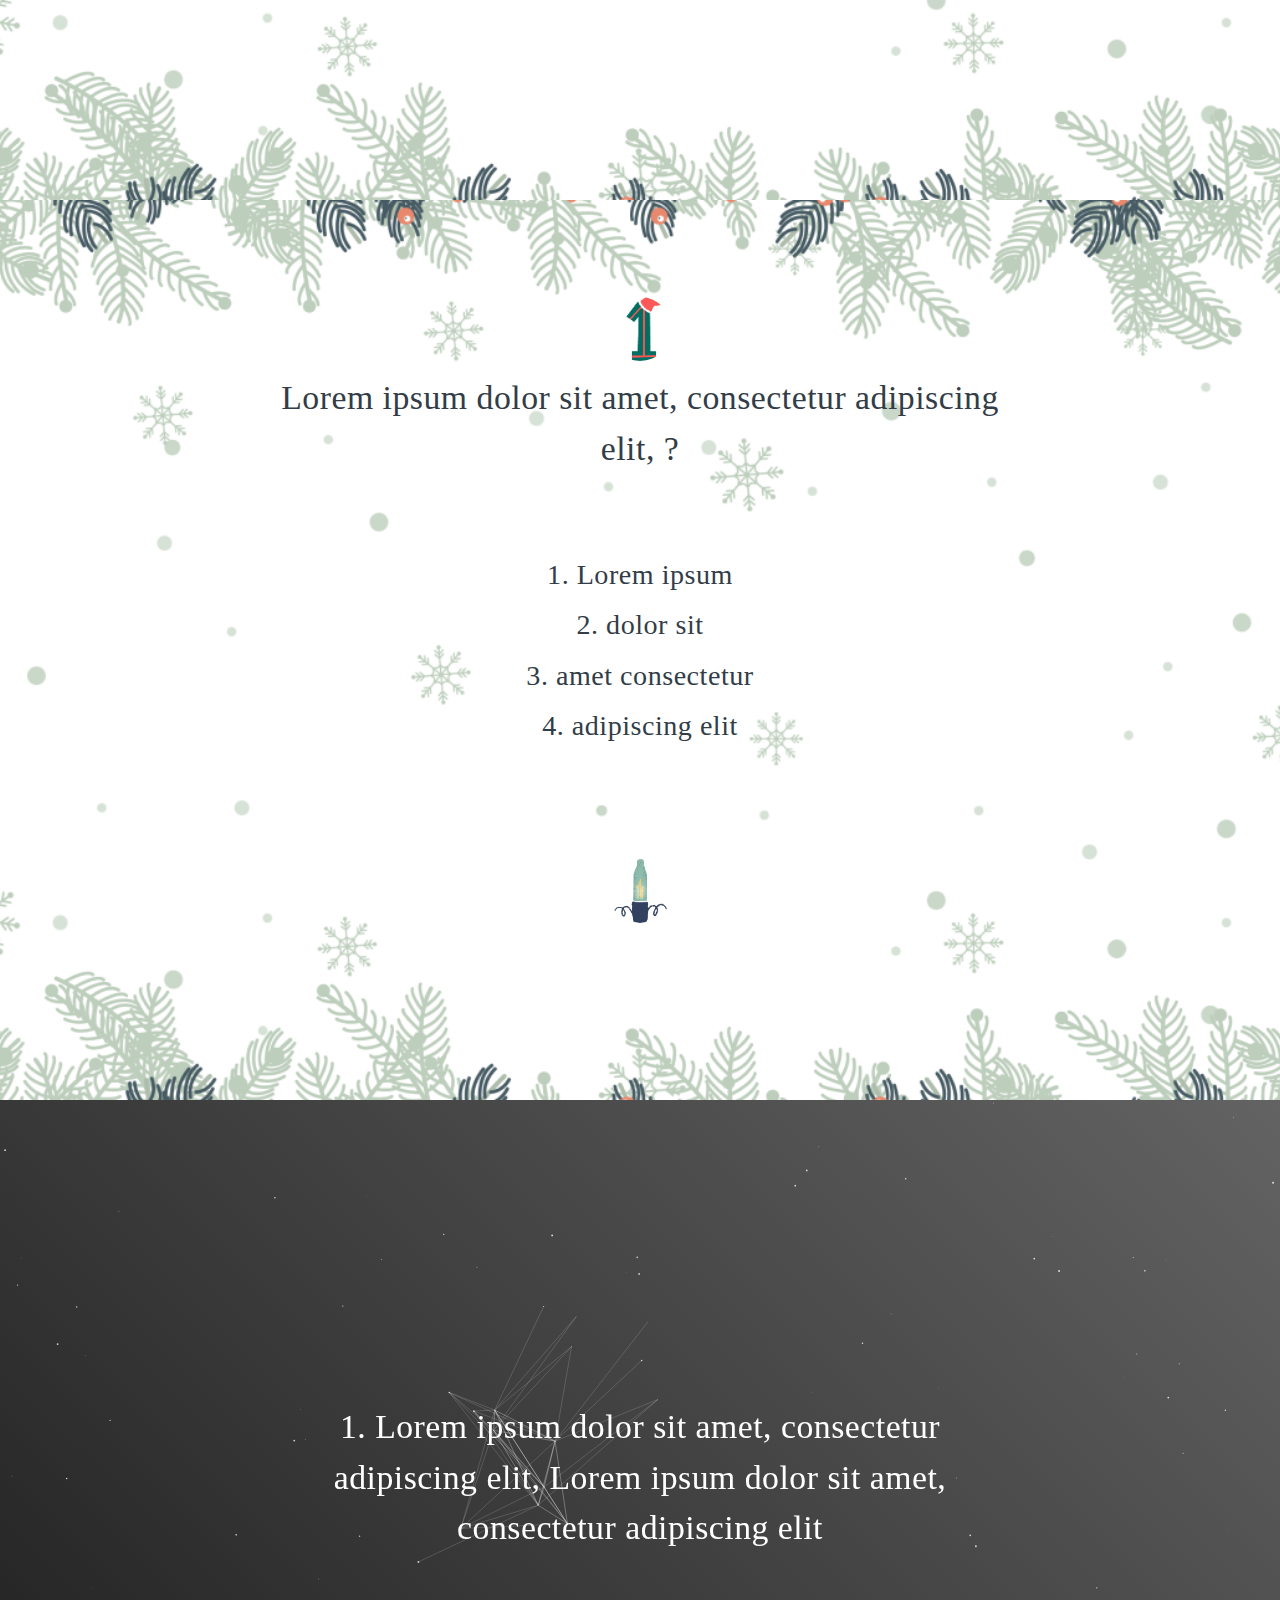
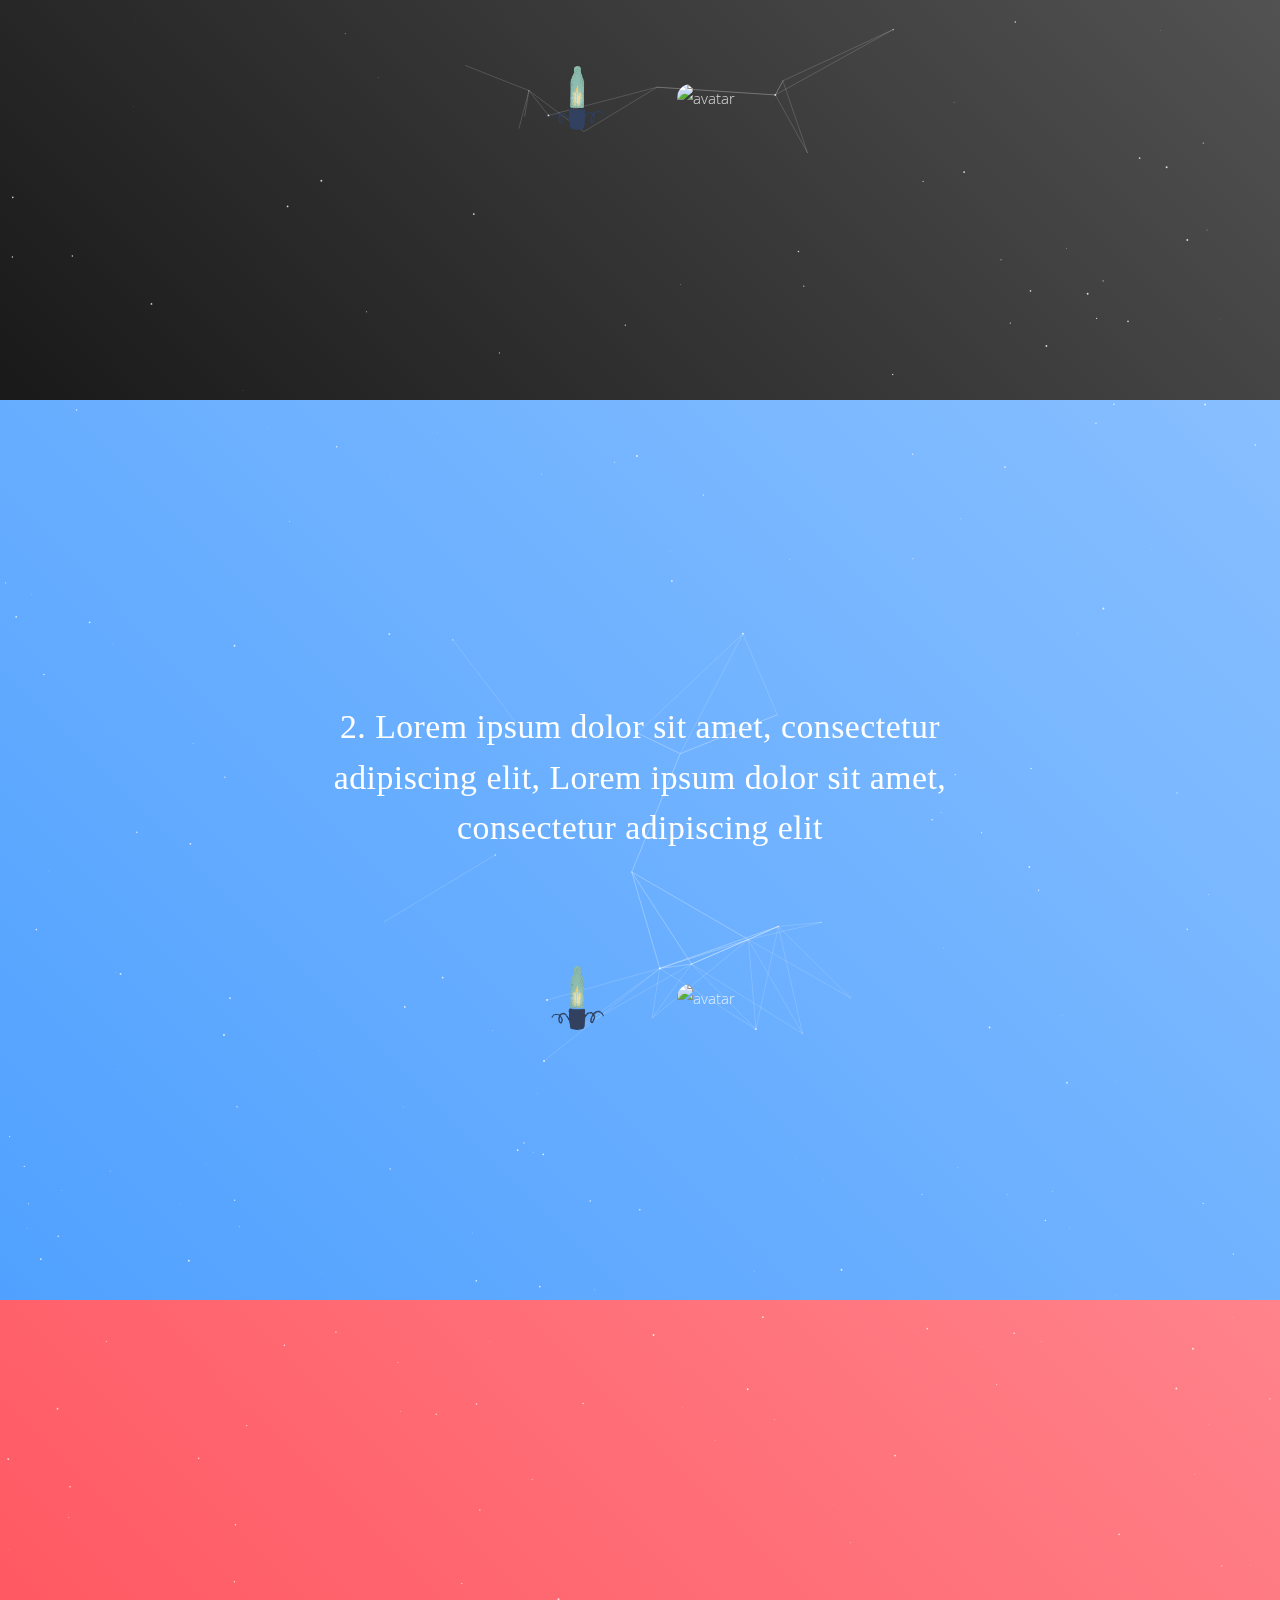
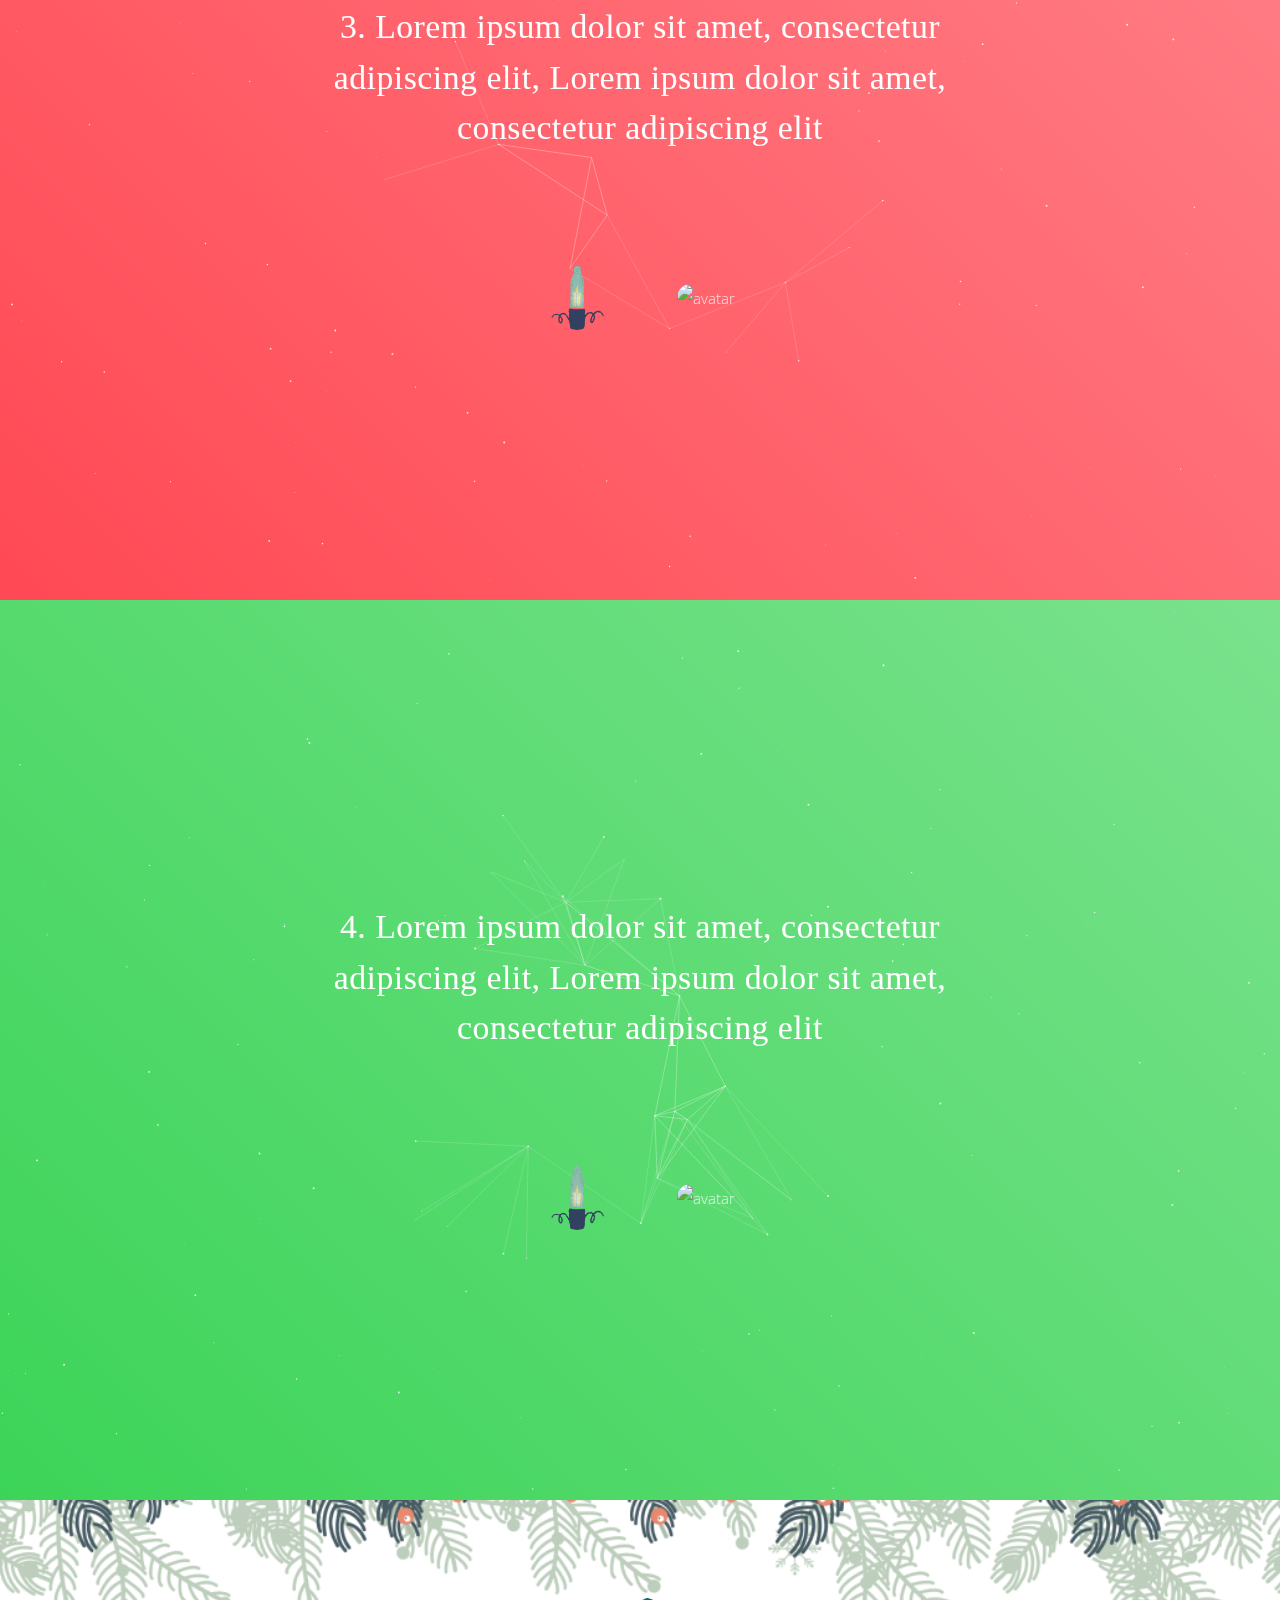
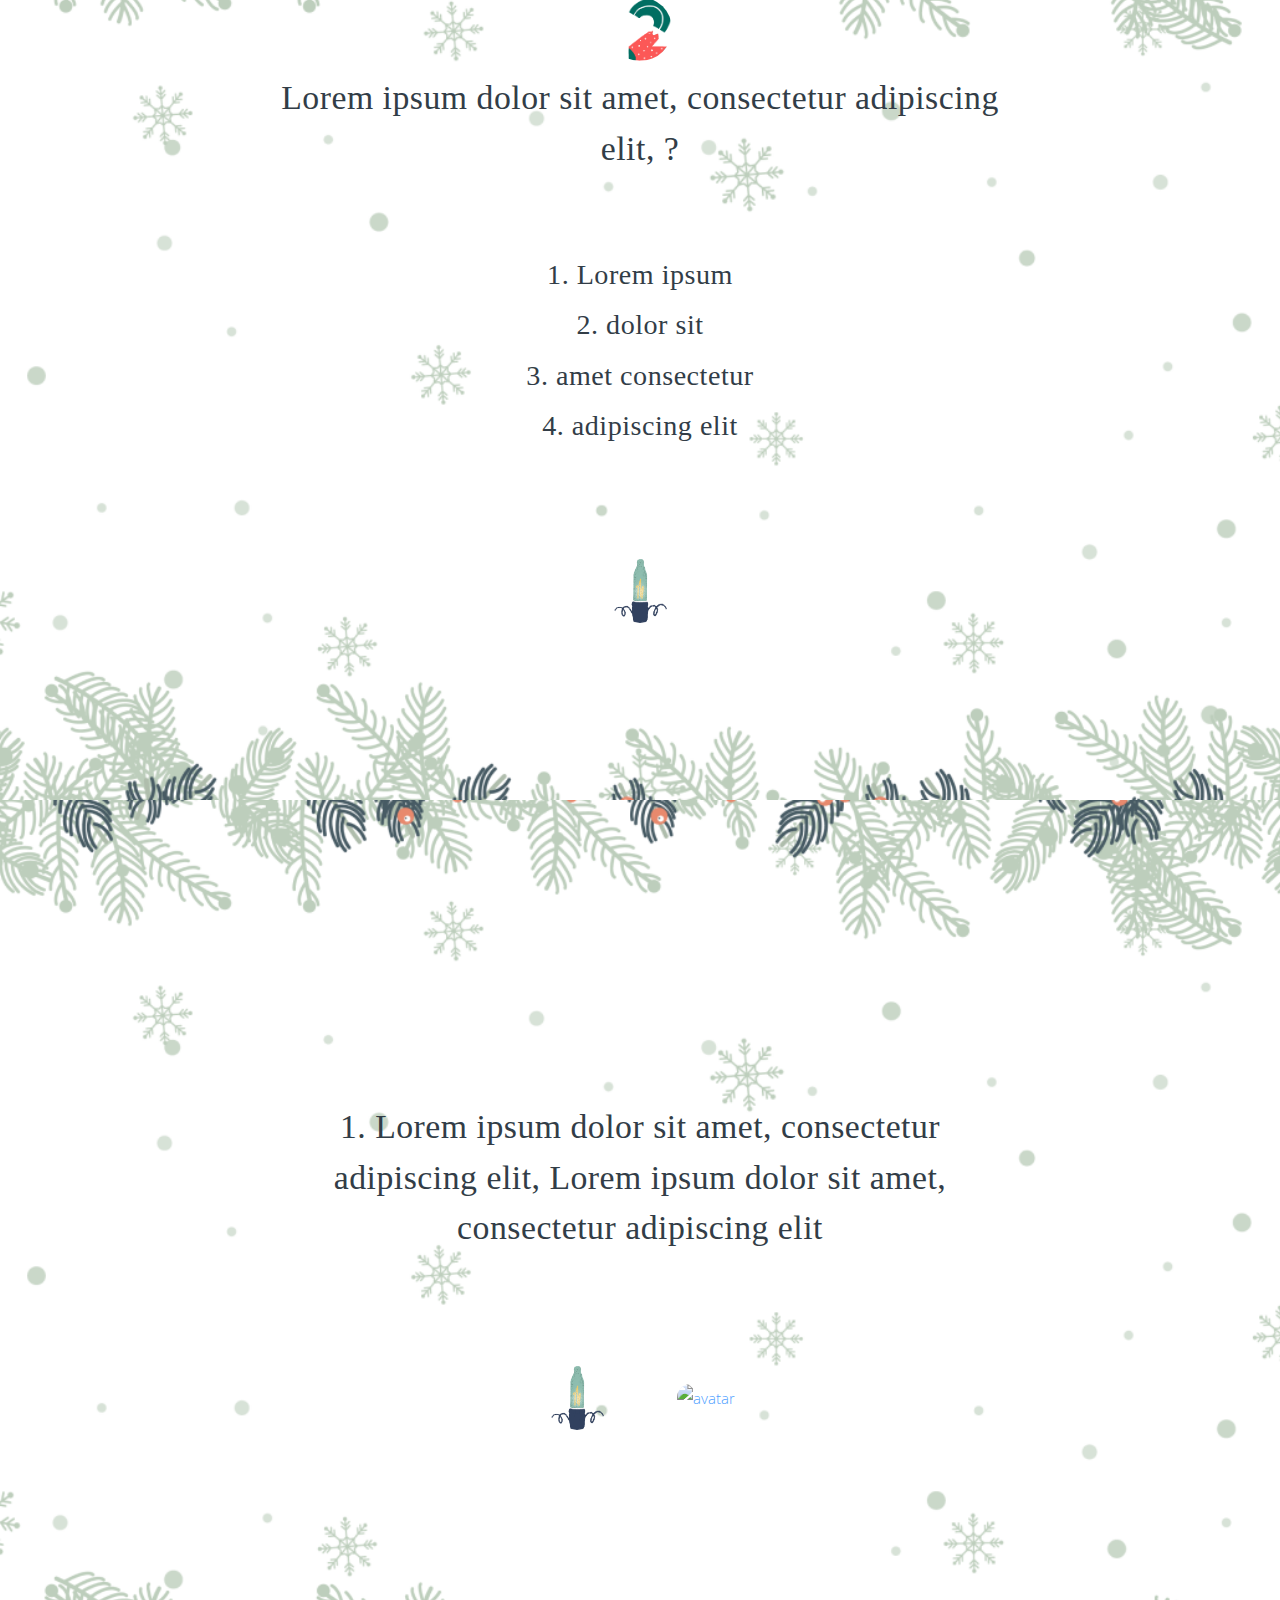
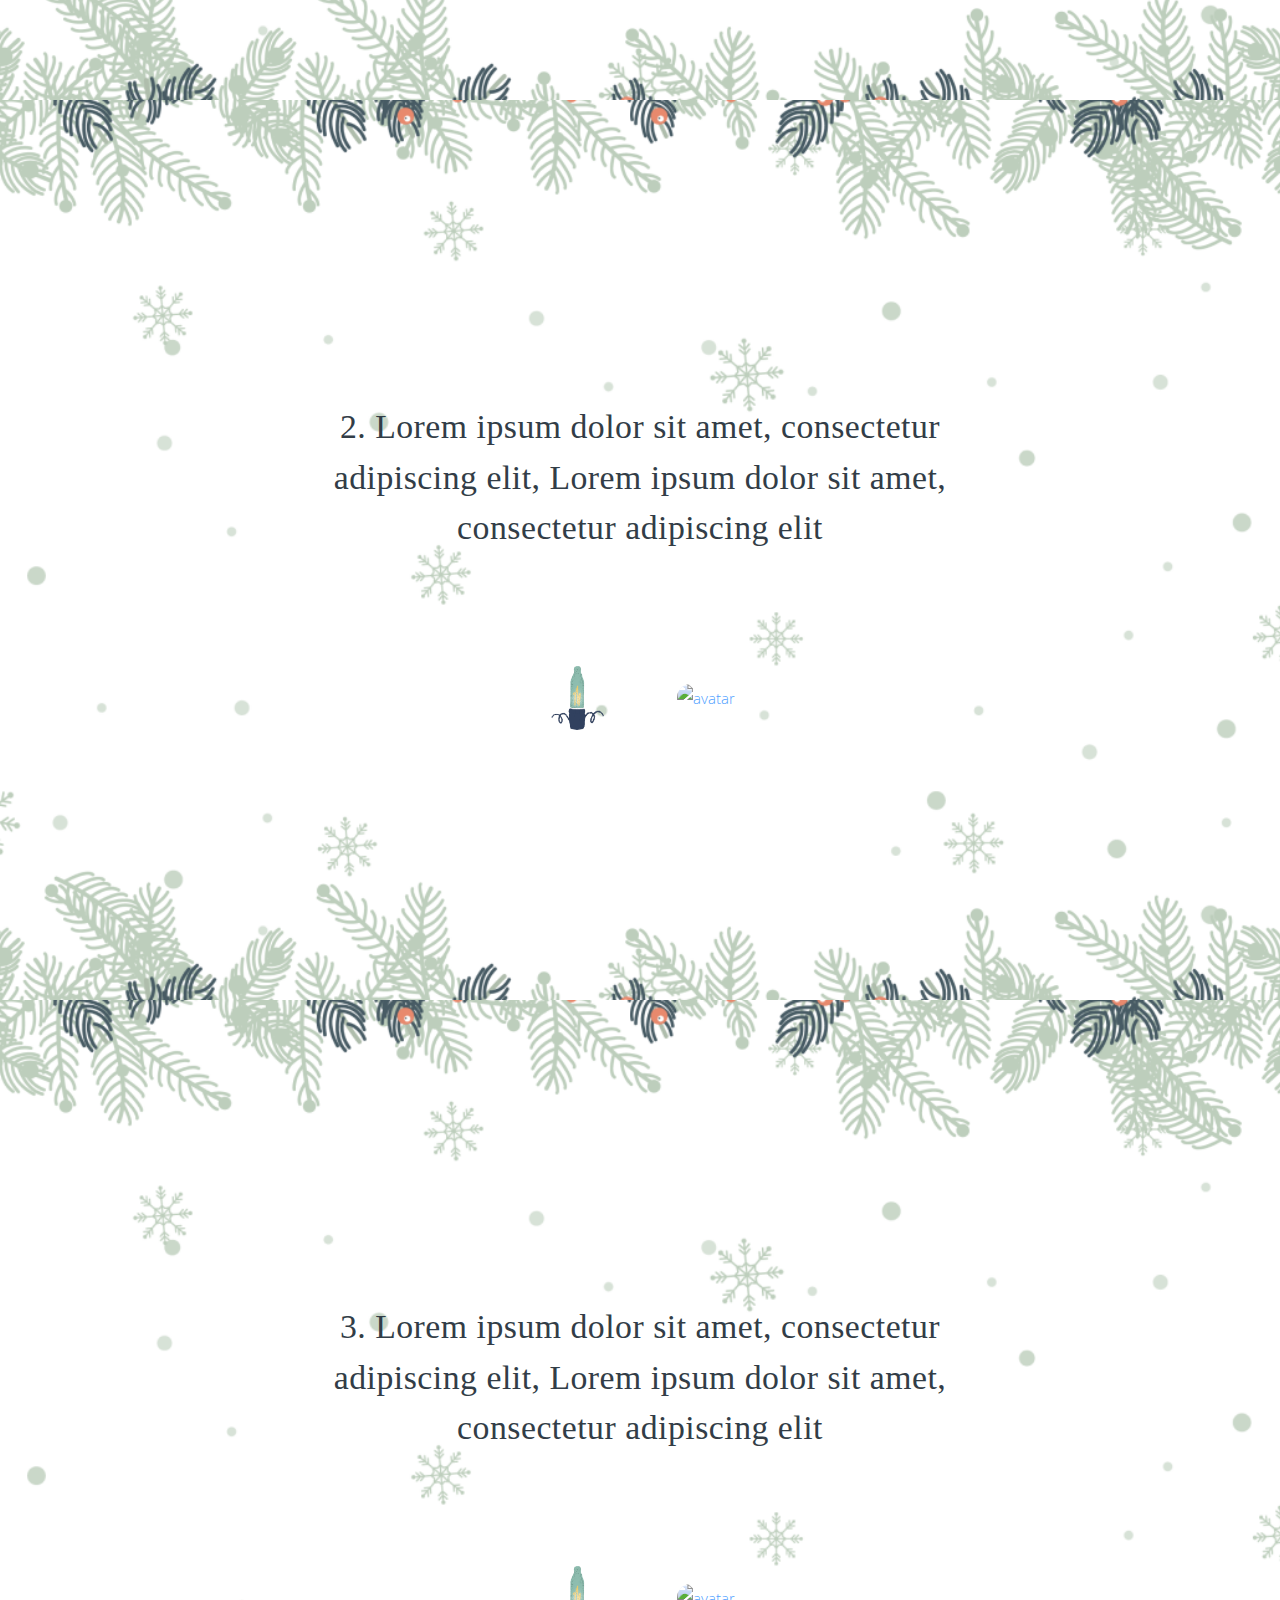
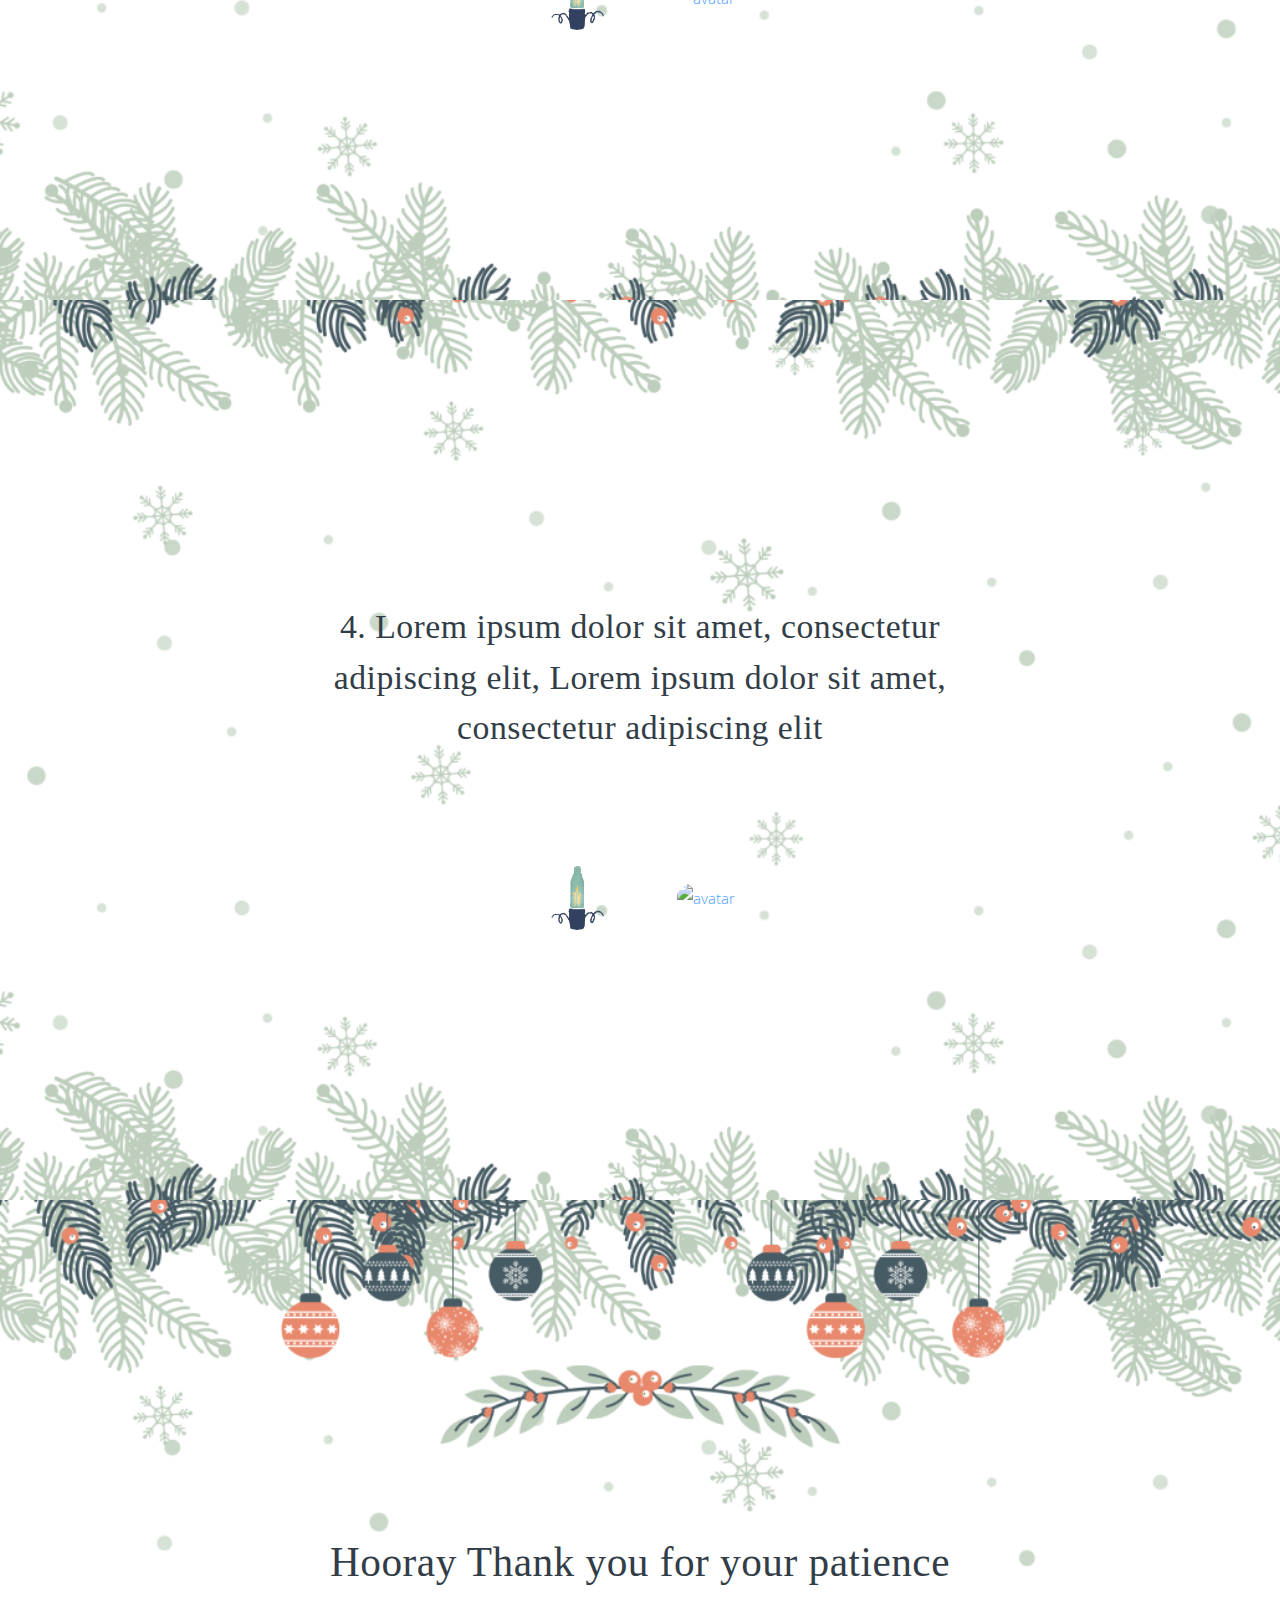
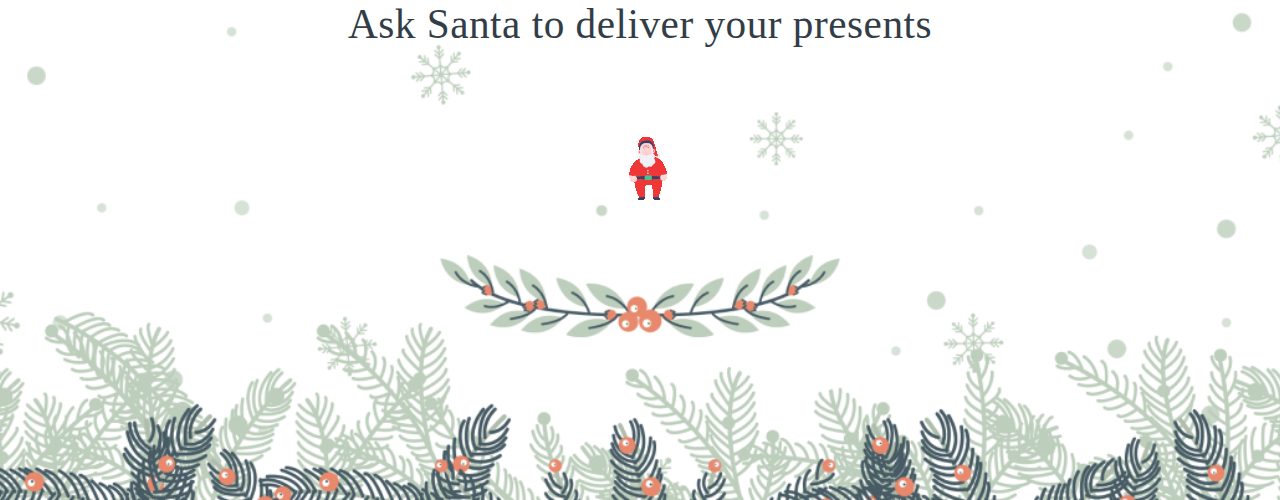
==== commit b75ee156: "preloader" ====
--- a/index.html
+++ b/index.html
@@ -28,7 +28,9 @@
     <meta name="twitter:card" content="summary_large_image">
   </head>
 
-  <body scroll="no" style="overflow: hidden">
+  <body onload="myfunction()" scroll="no" style="overflow: hidden">
+
+    <div id="loading"></div>
 
     <!-- Header -->
     <a class="scroll-down-1 scroll-down-white" href="#section-content1">
@@ -278,6 +280,13 @@
     </a>
 
     <!-- Scripts -->
+    <script>
+      var preloader = document.getElementById("loading");
+
+      function myfunction(){
+        preloader.style.display = "none";
+      }
+    </script>
     <script src="assets/js/page.min.js"></script>
     <script src="assets/js/script.js"></script>
 
--- a/assets/css/style.css
+++ b/assets/css/style.css
@@ -22,6 +22,16 @@
 
 /*# sourceMappingURL=style.css.map */
 
+#loading{
+  position: fixed;
+	width: 100%;
+	height: 100vh;
+	background: #fff
+	url('https://cdn.dribbble.com/users/49684/screenshots/1819933/loading5.gif')
+	 no-repeat center center;	
+	z-index: 99999;
+}
+
 /* Universal font */
 
 .def_font{
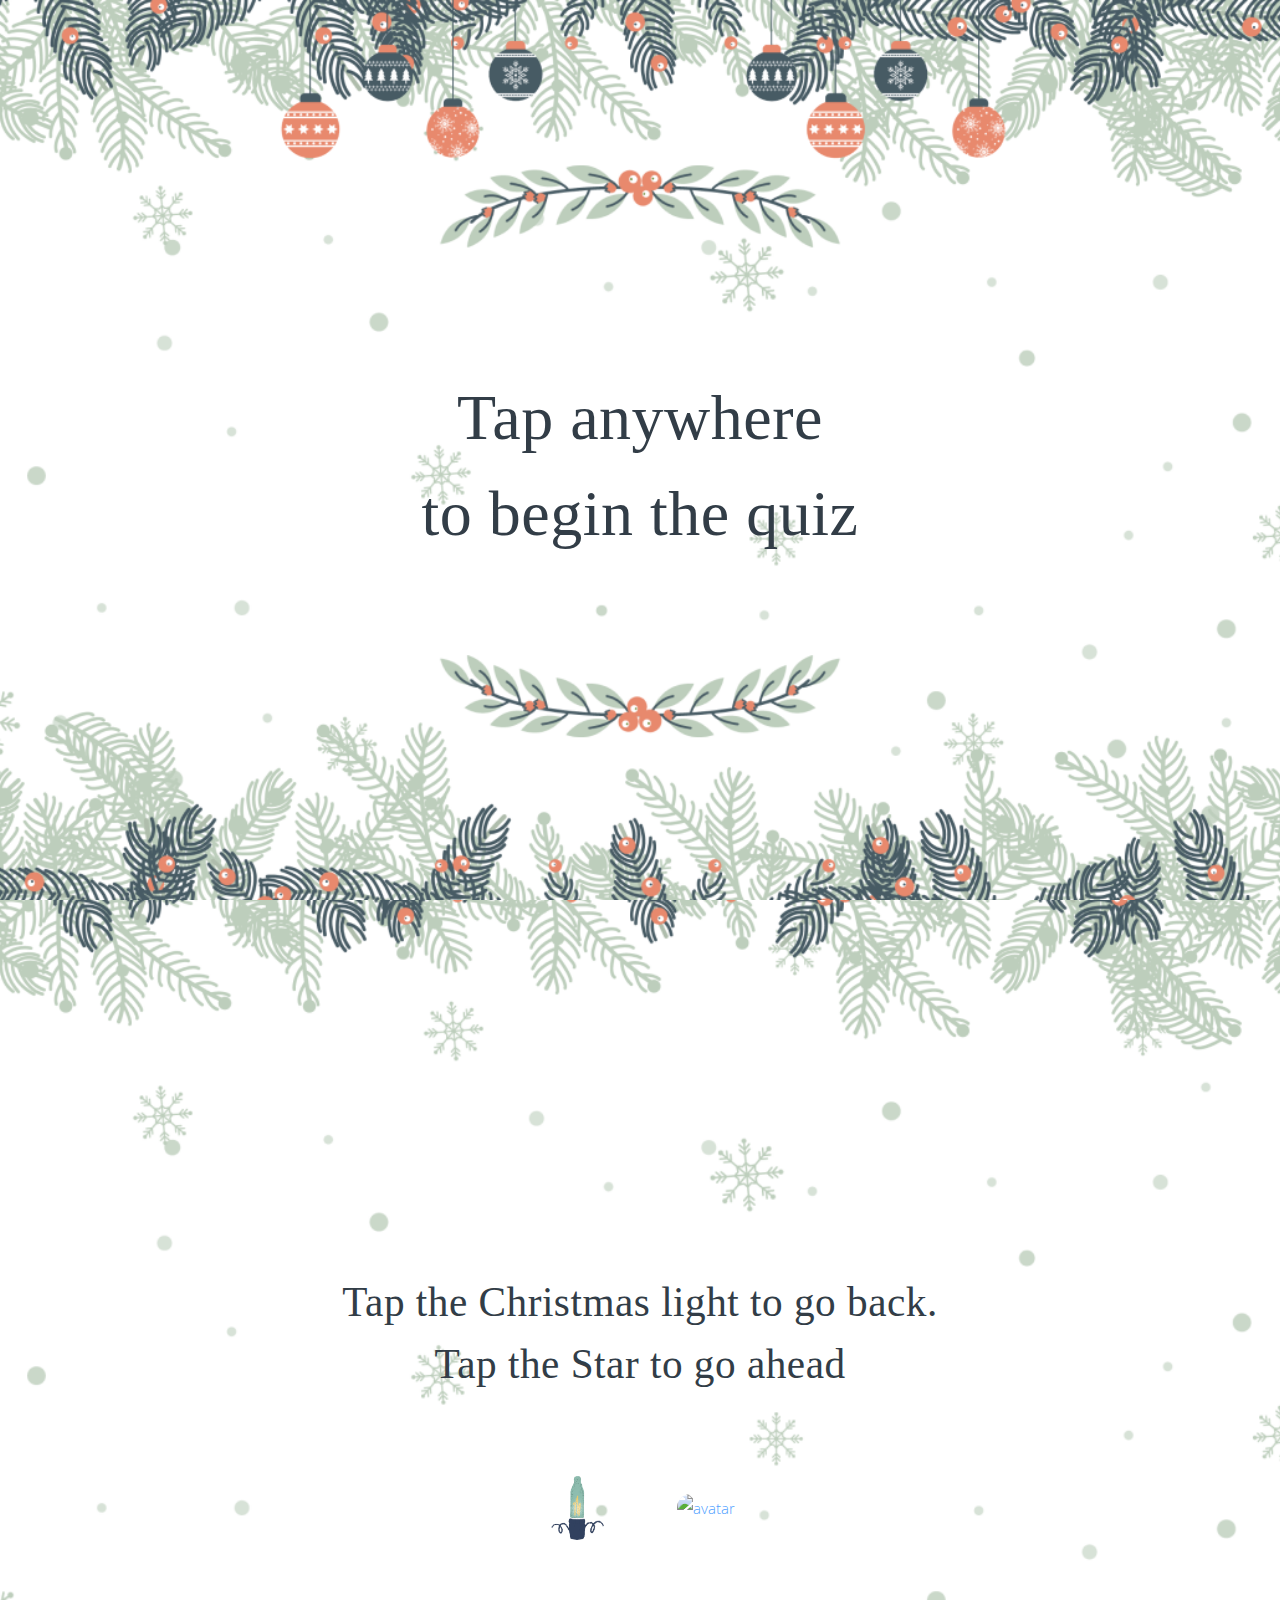
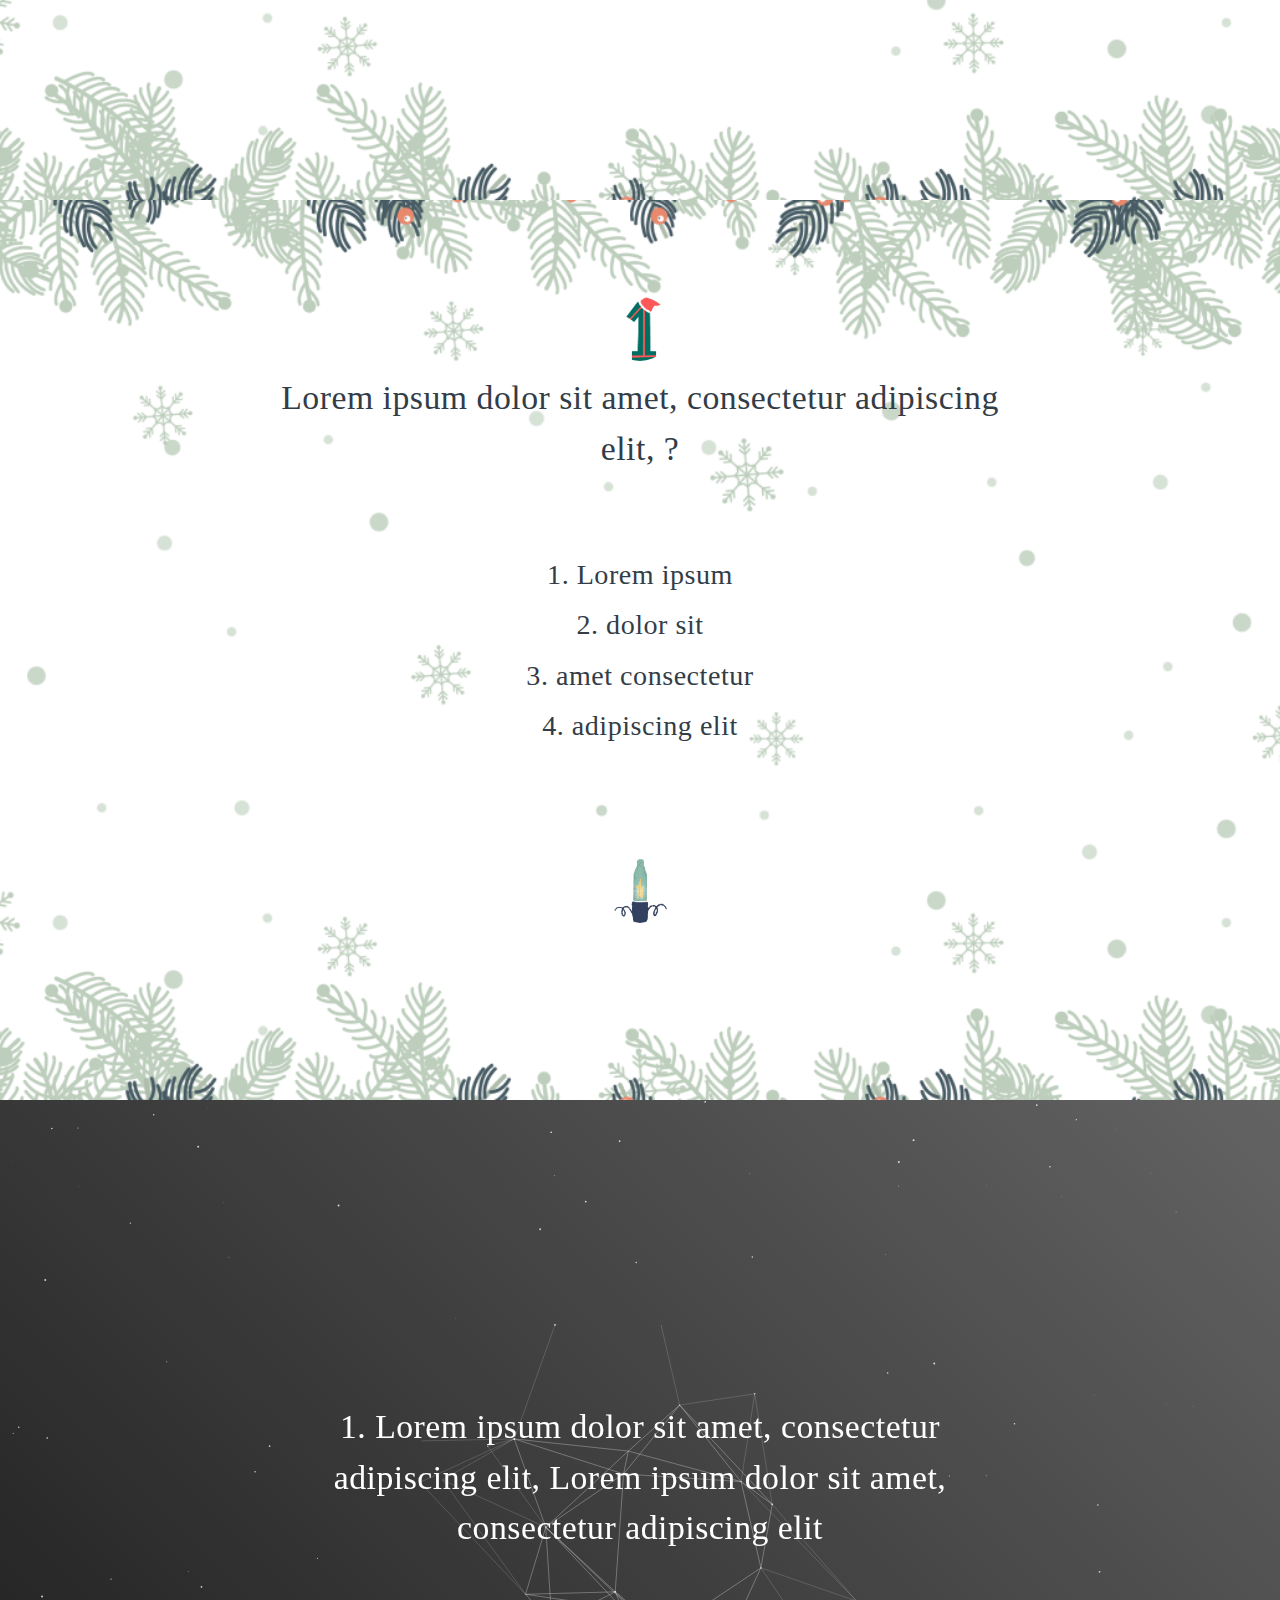
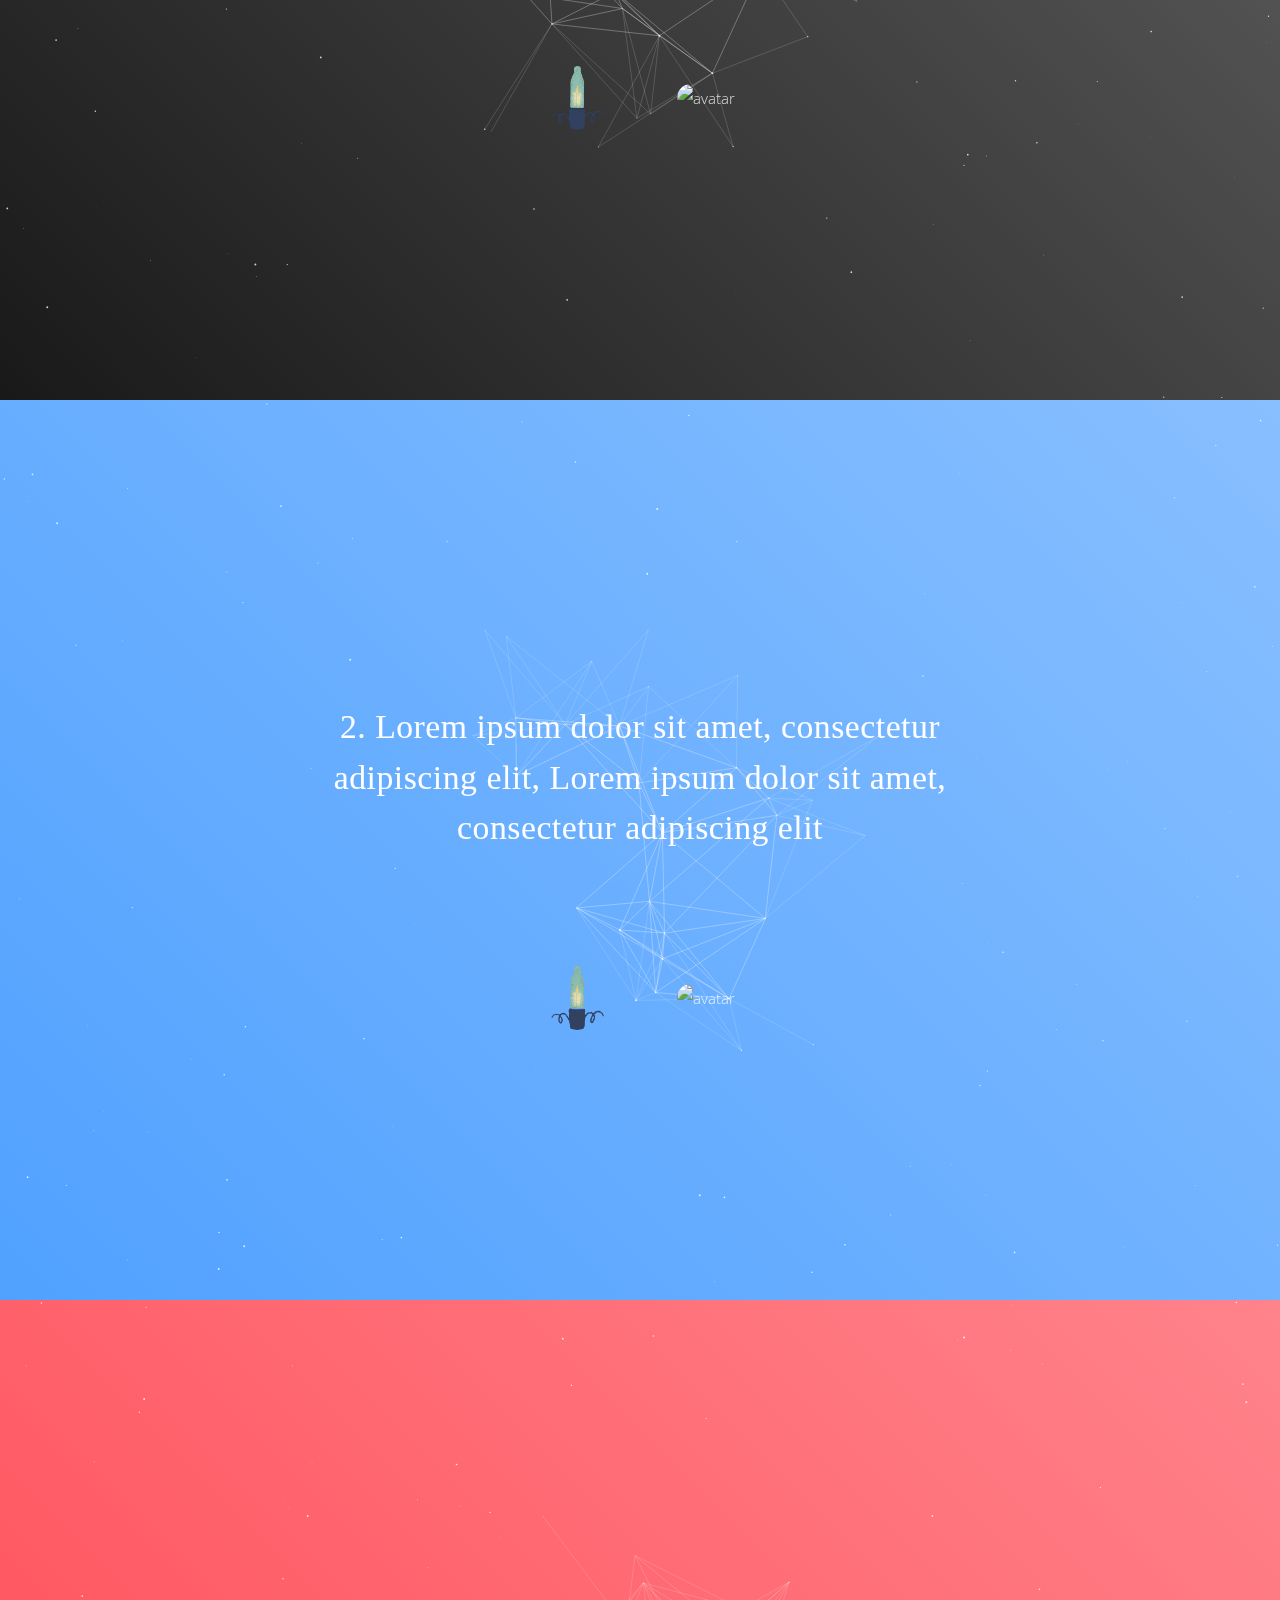
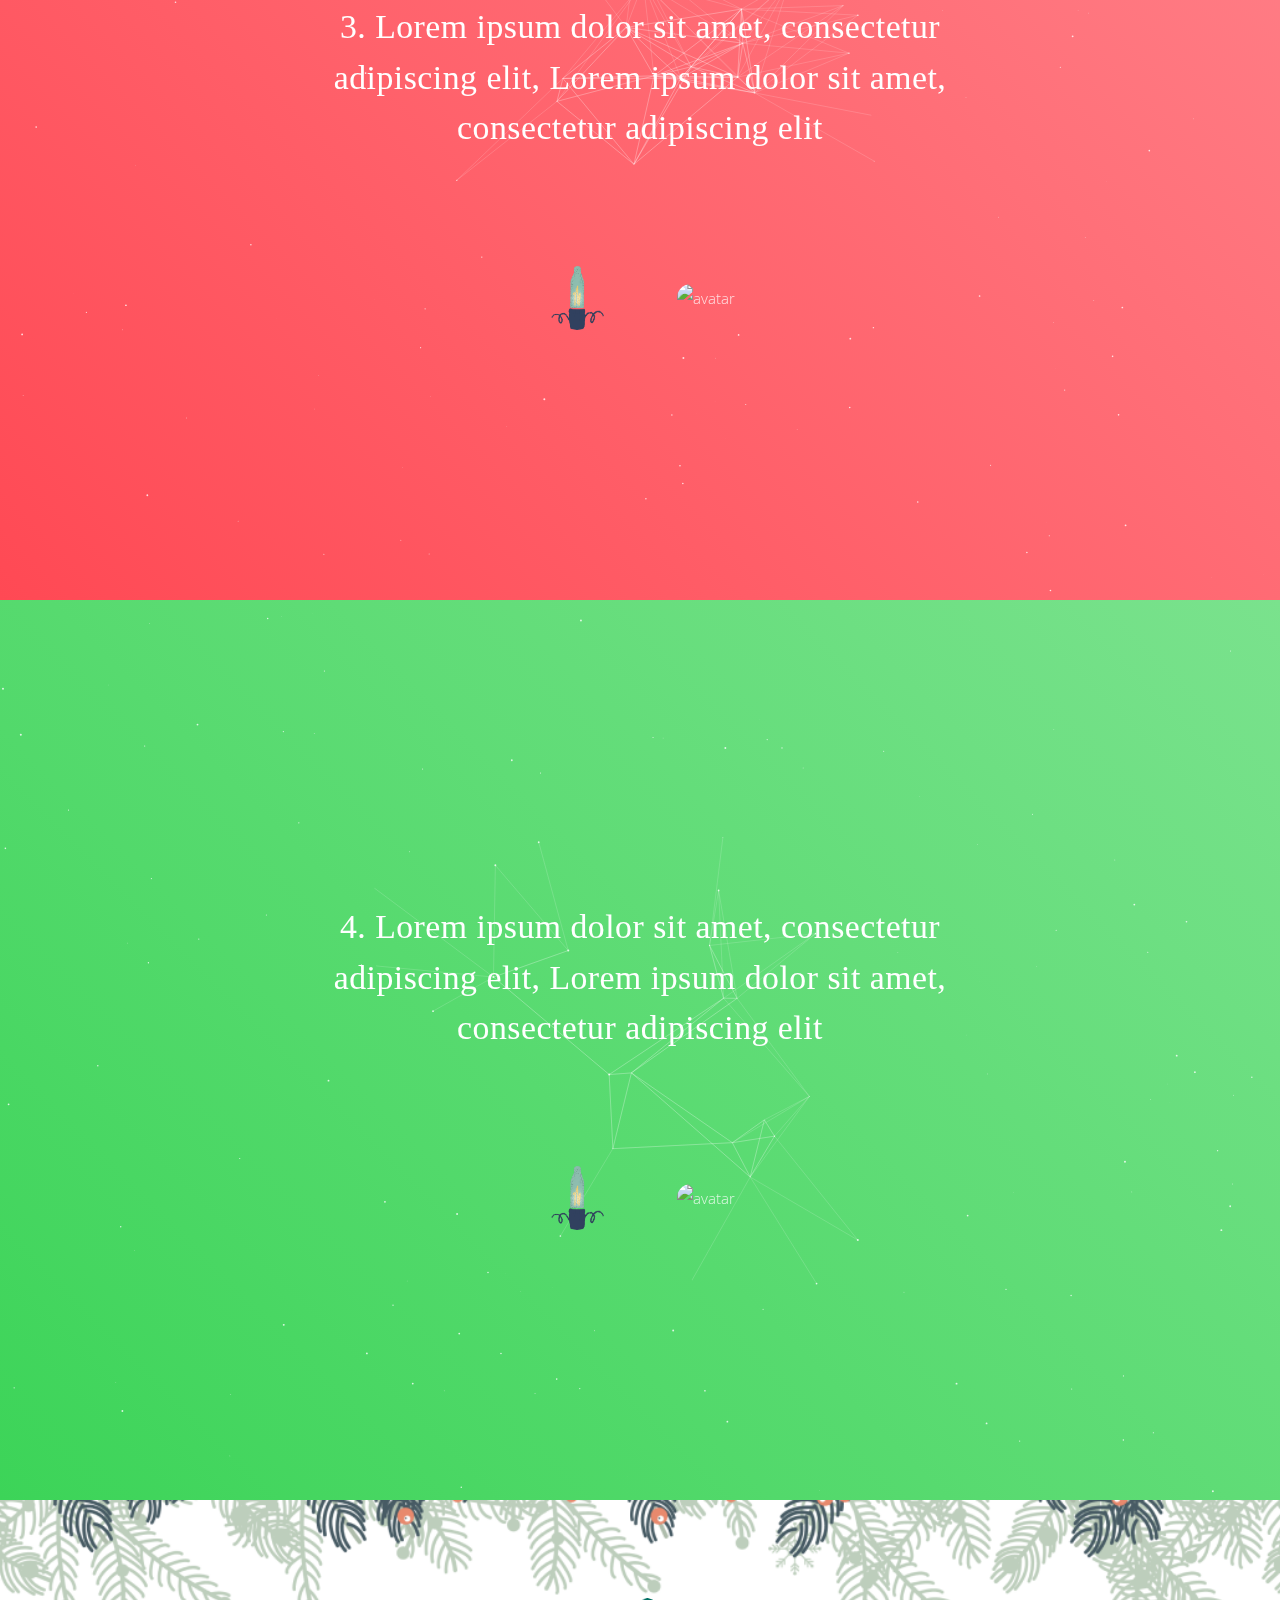
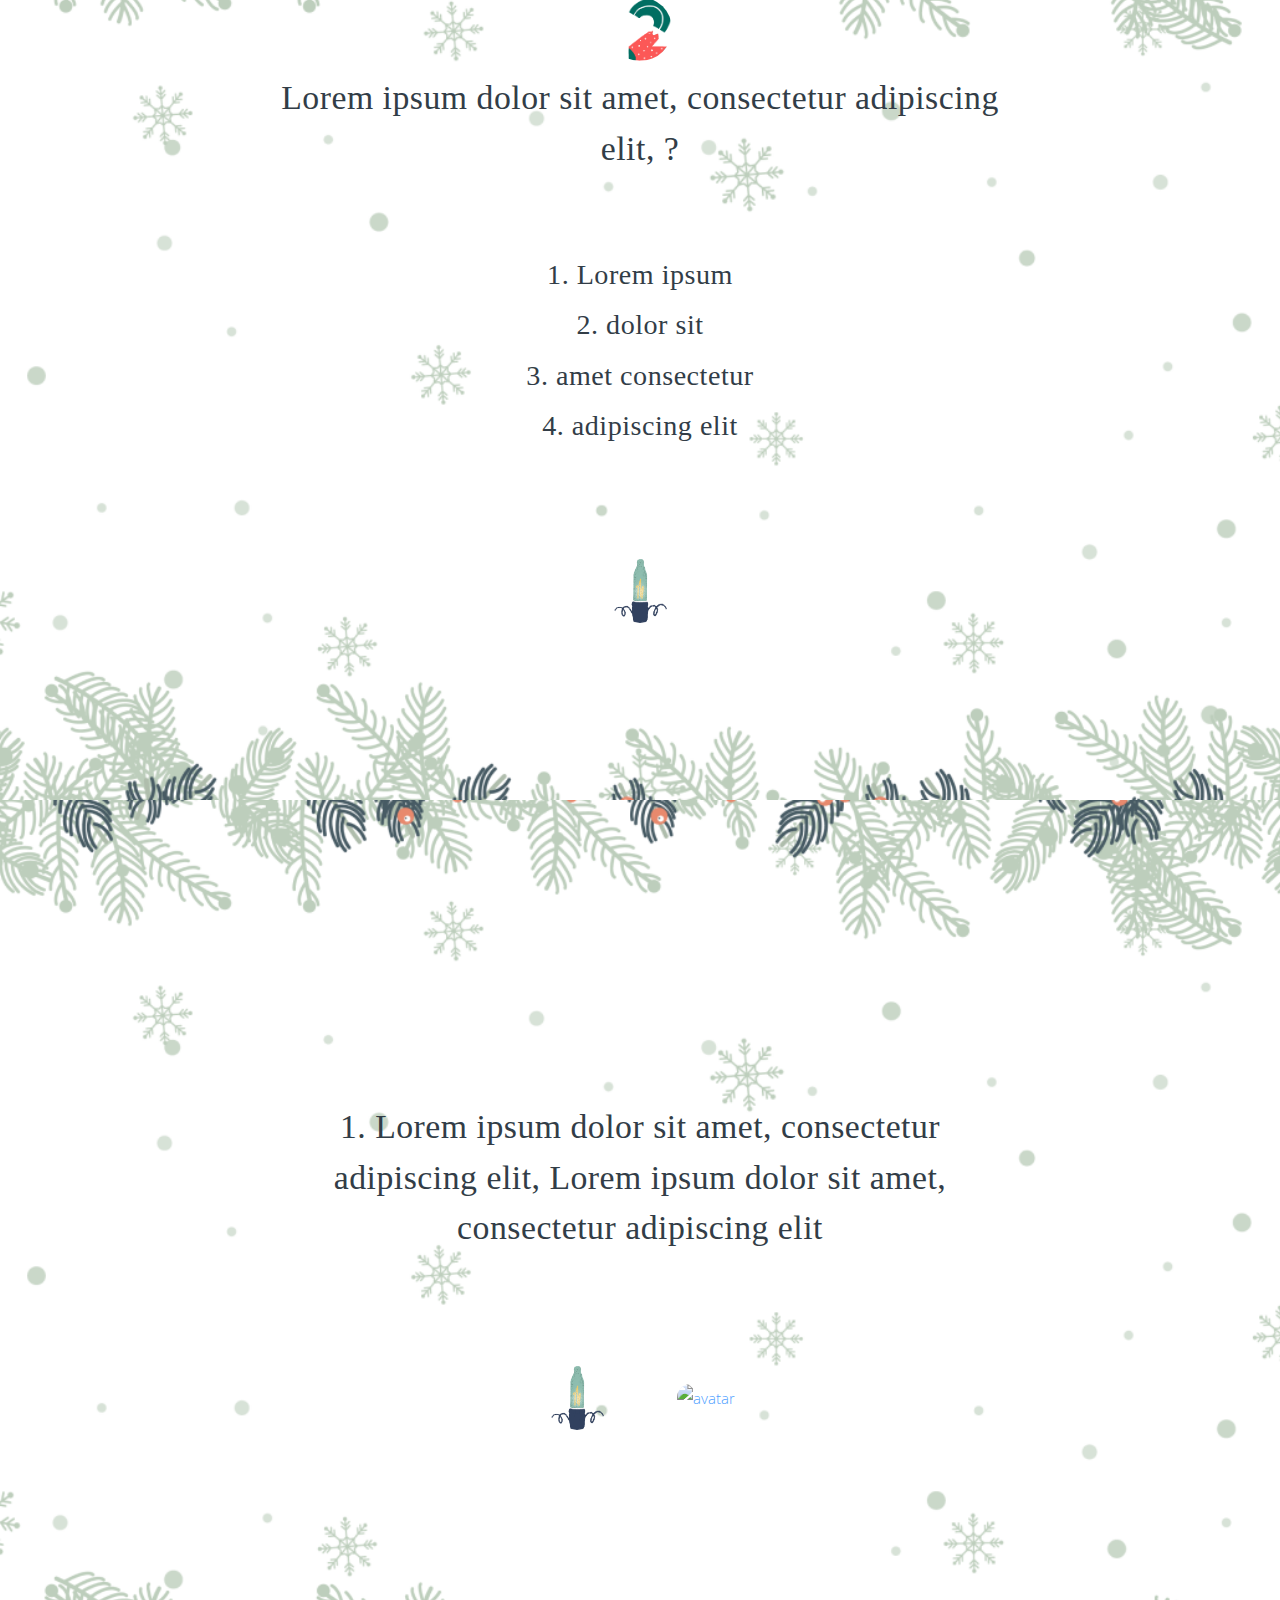
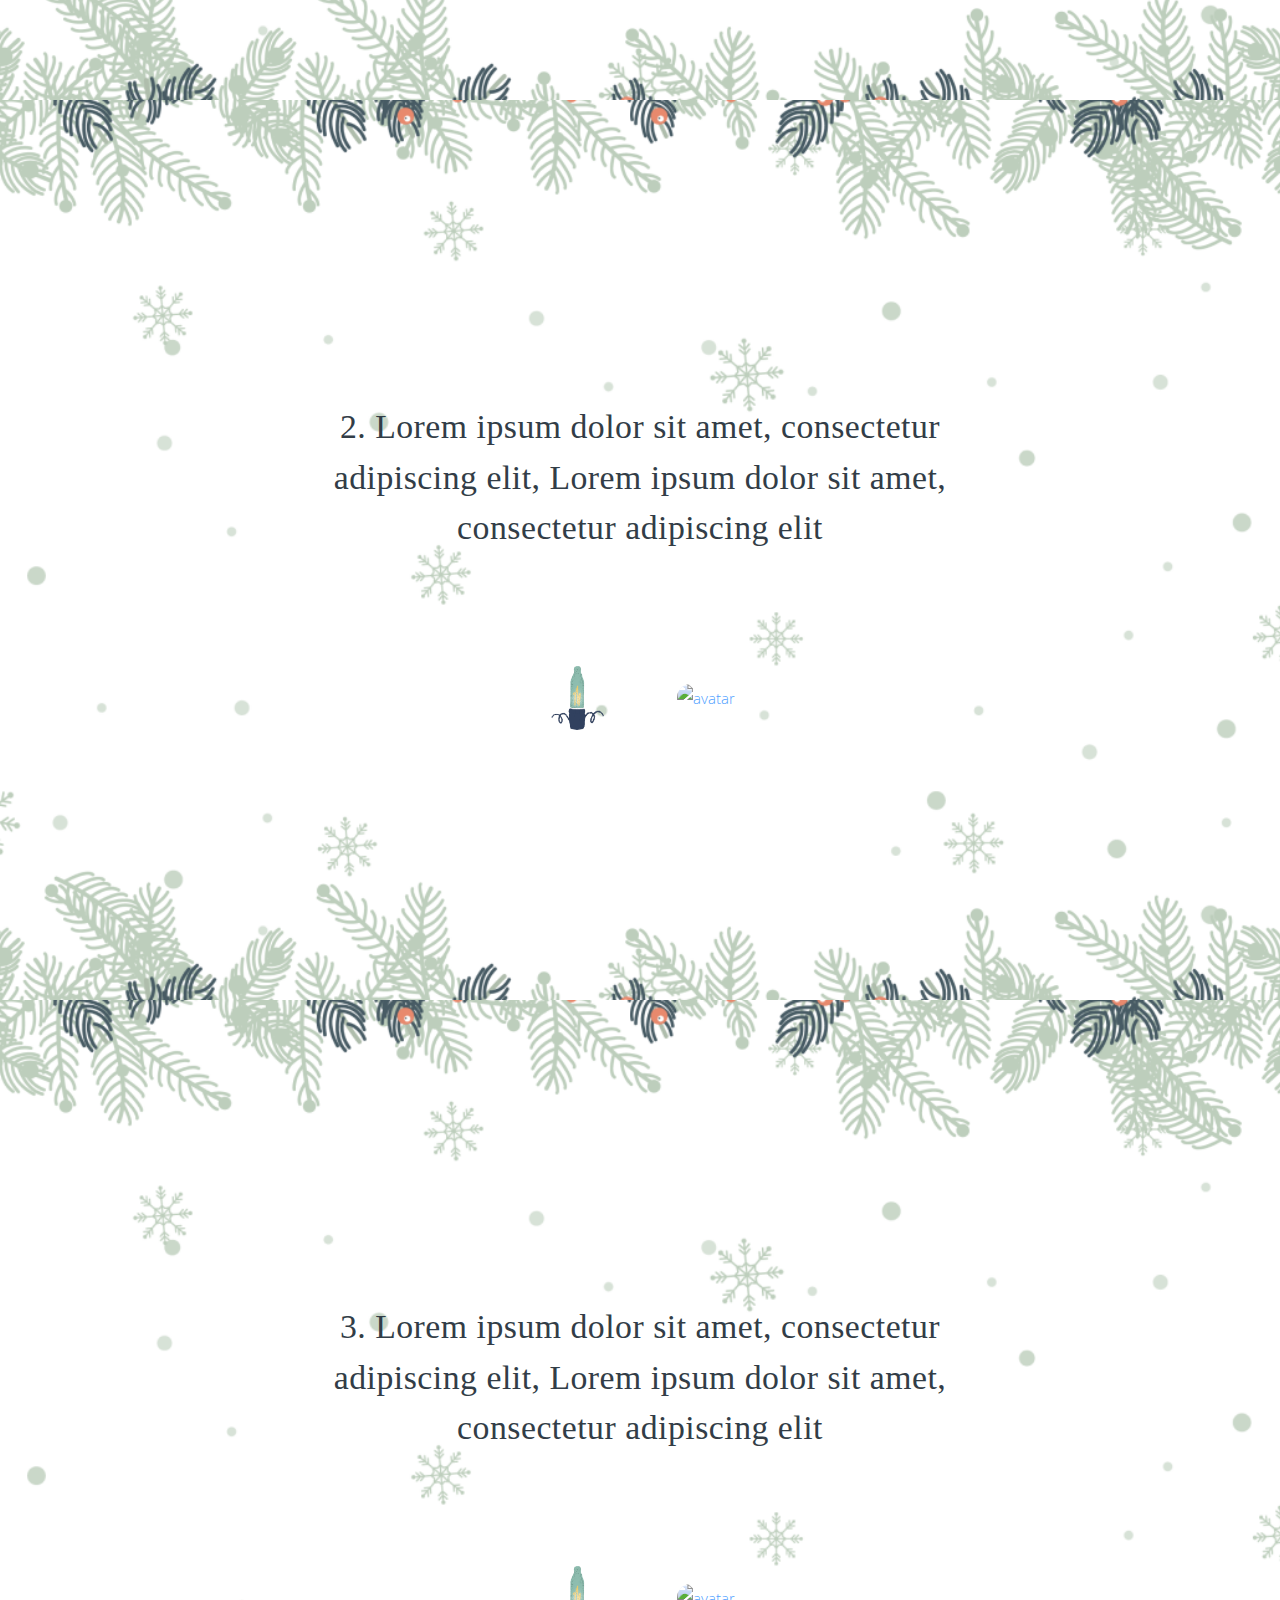
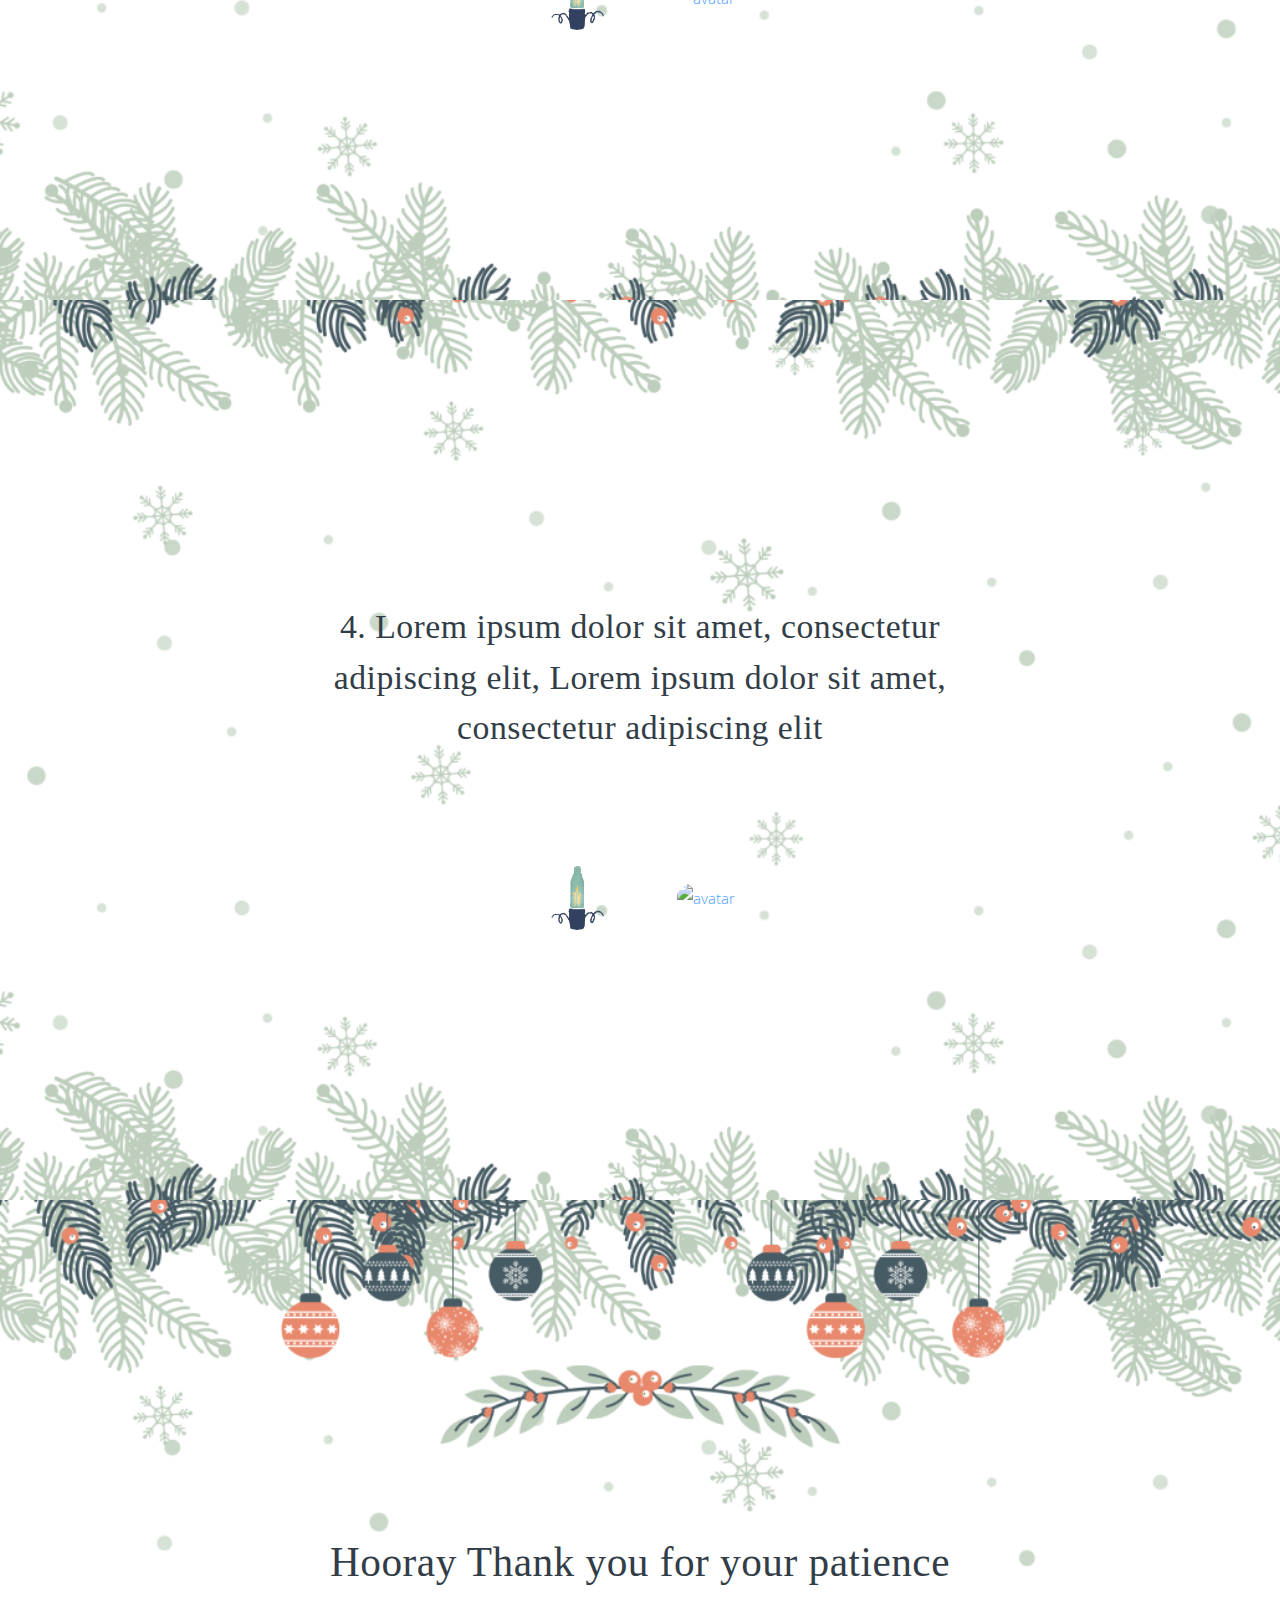
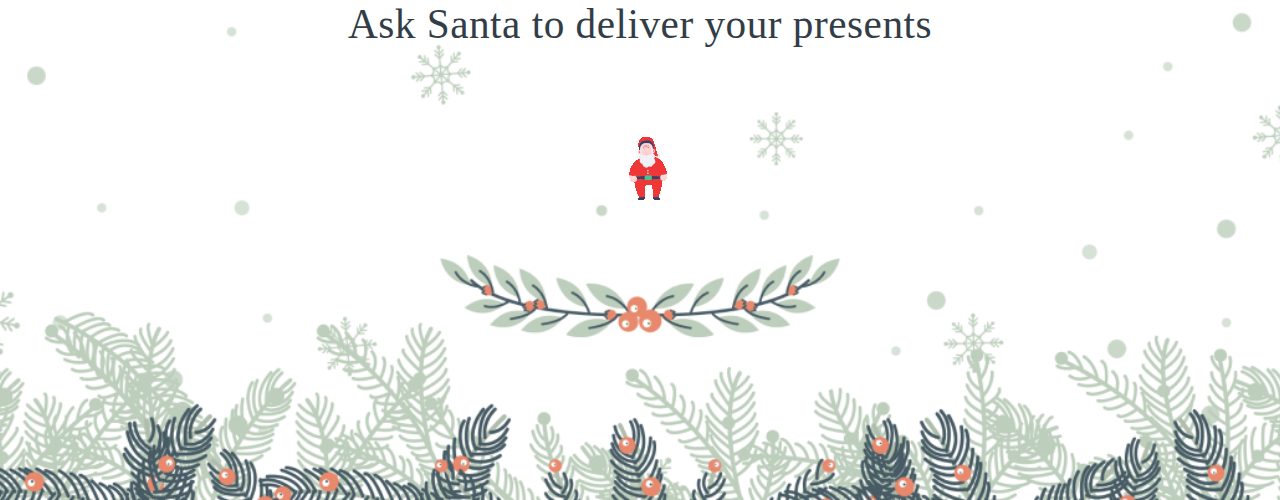
==== commit d368e03b: "Optimize1" ====
--- a/index.html
+++ b/index.html
@@ -166,16 +166,11 @@
       <div class="row h-100" >
         <div class="col-lg-8 mx-auto align-self-center" >
           <div class="text-center gap-x"><img class="avatar avatar-xl" src="2.gif" alt="avatar"></div>
-          <h2 class="def_font display-9 mt-3 mb-8" style="font-family: 'Mountains of Christmas', cursive;
-          ">Lorem ipsum dolor sit amet, consectetur adipiscing elit, ?</h1>
-          <a href="#section-content3-1"><h3 class="display-9" style="font-family: 'Mountains of Christmas', cursive;
-          ">1. Lorem ipsum</h1></a>
-          <a href="#section-content3-2"><h3 class="display-9" style="font-family: 'Mountains of Christmas', cursive;
-          ">2. dolor sit</h1></a>
-          <a href="#section-content3-3"><h3 class="display-9" style="font-family: 'Mountains of Christmas', cursive;
-          ">3. amet consectetur</h1></a>
-          <a href="#section-content3-4"><h3 class="display-9" style="font-family: 'Mountains of Christmas', cursive;
-          ">4. adipiscing elit</h1></a>
+          <h2 class="def_font display-9 mt-3 mb-8">Lorem ipsum dolor sit amet, consectetur adipiscing elit, ?</h1>
+          <a href="#section-content3-1"><h3 class="def_font display-9">1. Lorem ipsum</h3></a>
+          <a href="#section-content3-2"><h3 class="def_font display-9">2. dolor sit</h3></a>
+          <a href="#section-content3-3"><h3 class="def_font display-9">3. amet consectetur</h3></a>
+          <a href="#section-content3-4"><h3 class="def_font display-9">4. adipiscing elit</h3></a>
           <div class="text-center gap-x mt-9 mb-8">
             <a class="scroll-up-1 scroll-up-white" href="#section-content2">
             <img class="avatar avatar-xl" src="light.gif" alt="avatar"></a>
@@ -190,8 +185,7 @@
         <div class="container text-center">
           <div class="row h-100" >
             <div class="col-lg-8 mx-auto align-self-center" >
-              <h2 class="def_font display-9 mt-9 mb-8" style="font-family: 'Mountains of Christmas', cursive;
-              ">1. Lorem ipsum dolor sit amet, consectetur adipiscing elit, Lorem ipsum dolor sit amet, consectetur adipiscing elit</h1>
+              <h2 class="def_font display-9 mt-9 mb-8">1. Lorem ipsum dolor sit amet, consectetur adipiscing elit, Lorem ipsum dolor sit amet, consectetur adipiscing elit</h1>
               <div class="text-center gap-x mt-9 mb-8">
                 <a class="scroll-up-1 scroll-up-white" href="#section-content3">
                 <img class="avatar avatar-xl" src="light.gif" alt="avatar"></a>
@@ -209,8 +203,7 @@
         <div class="container text-center">
           <div class="row h-100" >
             <div class="col-lg-8 mx-auto align-self-center" >
-              <h2 class="def_font display-9 mt-9 mb-8" style="font-family: 'Mountains of Christmas', cursive;
-              ">2. Lorem ipsum dolor sit amet, consectetur adipiscing elit, Lorem ipsum dolor sit amet, consectetur adipiscing elit</h1>
+              <h2 class="def_font display-9 mt-9 mb-8">2. Lorem ipsum dolor sit amet, consectetur adipiscing elit, Lorem ipsum dolor sit amet, consectetur adipiscing elit</h1>
               <div class="text-center gap-x mt-9 mb-8">
                 <a class="scroll-up-1 scroll-up-white" href="#section-content3">
                 <img class="avatar avatar-xl" src="light.gif" alt="avatar"></a>
@@ -228,8 +221,7 @@
         <div class="container text-center">
           <div class="row h-100" >
             <div class="col-lg-8 mx-auto align-self-center" >
-              <h2 class="def_font display-9 mt-9 mb-8" style="font-family: 'Mountains of Christmas', cursive;
-              ">3. Lorem ipsum dolor sit amet, consectetur adipiscing elit, Lorem ipsum dolor sit amet, consectetur adipiscing elit</h1>
+              <h2 class="def_font display-9 mt-9 mb-8">3. Lorem ipsum dolor sit amet, consectetur adipiscing elit, Lorem ipsum dolor sit amet, consectetur adipiscing elit</h1>
               <div class="text-center gap-x mt-9 mb-8">
                 <a class="scroll-up-1 scroll-up-white" href="#section-content3">
                 <img class="avatar avatar-xl" src="light.gif" alt="avatar"></a>
@@ -247,8 +239,7 @@
         <div class="container text-center">
           <div class="row h-100" >
             <div class="col-lg-8 mx-auto align-self-center" >
-              <h2 class="def_font display-9 mt-9 mb-8" style="font-family: 'Mountains of Christmas', cursive;
-              ">4. Lorem ipsum dolor sit amet, consectetur adipiscing elit, Lorem ipsum dolor sit amet, consectetur adipiscing elit</h1>
+              <h2 class="def_font display-9 mt-9 mb-8">4. Lorem ipsum dolor sit amet, consectetur adipiscing elit, Lorem ipsum dolor sit amet, consectetur adipiscing elit</h1>
               <div class="text-center gap-x mt-9 mb-8">
                 <a class="scroll-up-1 scroll-up-white" href="#section-content3">
                 <img class="avatar avatar-xl" src="light.gif" alt="avatar"></a>
@@ -267,8 +258,7 @@
         <div class="container text-center">
           <div class="row h-100" >
             <div class="col-lg-8 mx-auto align-self-center" >
-              <h1 class="display-5 mt-9 mb-8" style="font-family: 'Mountains of Christmas', cursive;
-              ">Hooray Thank you for your patience<br/>Ask Santa to deliver your presents</h1>
+              <h1 class="def_font display-5 mt-9 mb-8">Hooray Thank you for your patience<br/>Ask Santa to deliver your presents</h1>
               <div class="text-center gap-x mt-5 mb-8">
                 <a href="https://forms.gle/afUVuvkkTPJ2WWy2A">
                 <img src="santa.gif" style="width: 39px; height: 64px;" alt="avatar"></a>
@@ -280,13 +270,6 @@
     </a>
 
     <!-- Scripts -->
-    <script>
-      var preloader = document.getElementById("loading");
-
-      function myfunction(){
-        preloader.style.display = "none";
-      }
-    </script>
     <script src="assets/js/page.min.js"></script>
     <script src="assets/js/script.js"></script>
 
--- a/assets/css/style.css
+++ b/assets/css/style.css
@@ -26,8 +26,8 @@
   position: fixed;
 	width: 100%;
 	height: 100vh;
-	background: #fff
-	url('https://cdn.dribbble.com/users/49684/screenshots/1819933/loading5.gif')
+	background: #7BBC9B
+	url('https://stoic-joliot-e12566.netlify.app/loader_new.gif')
 	 no-repeat center center;	
 	z-index: 99999;
 }
